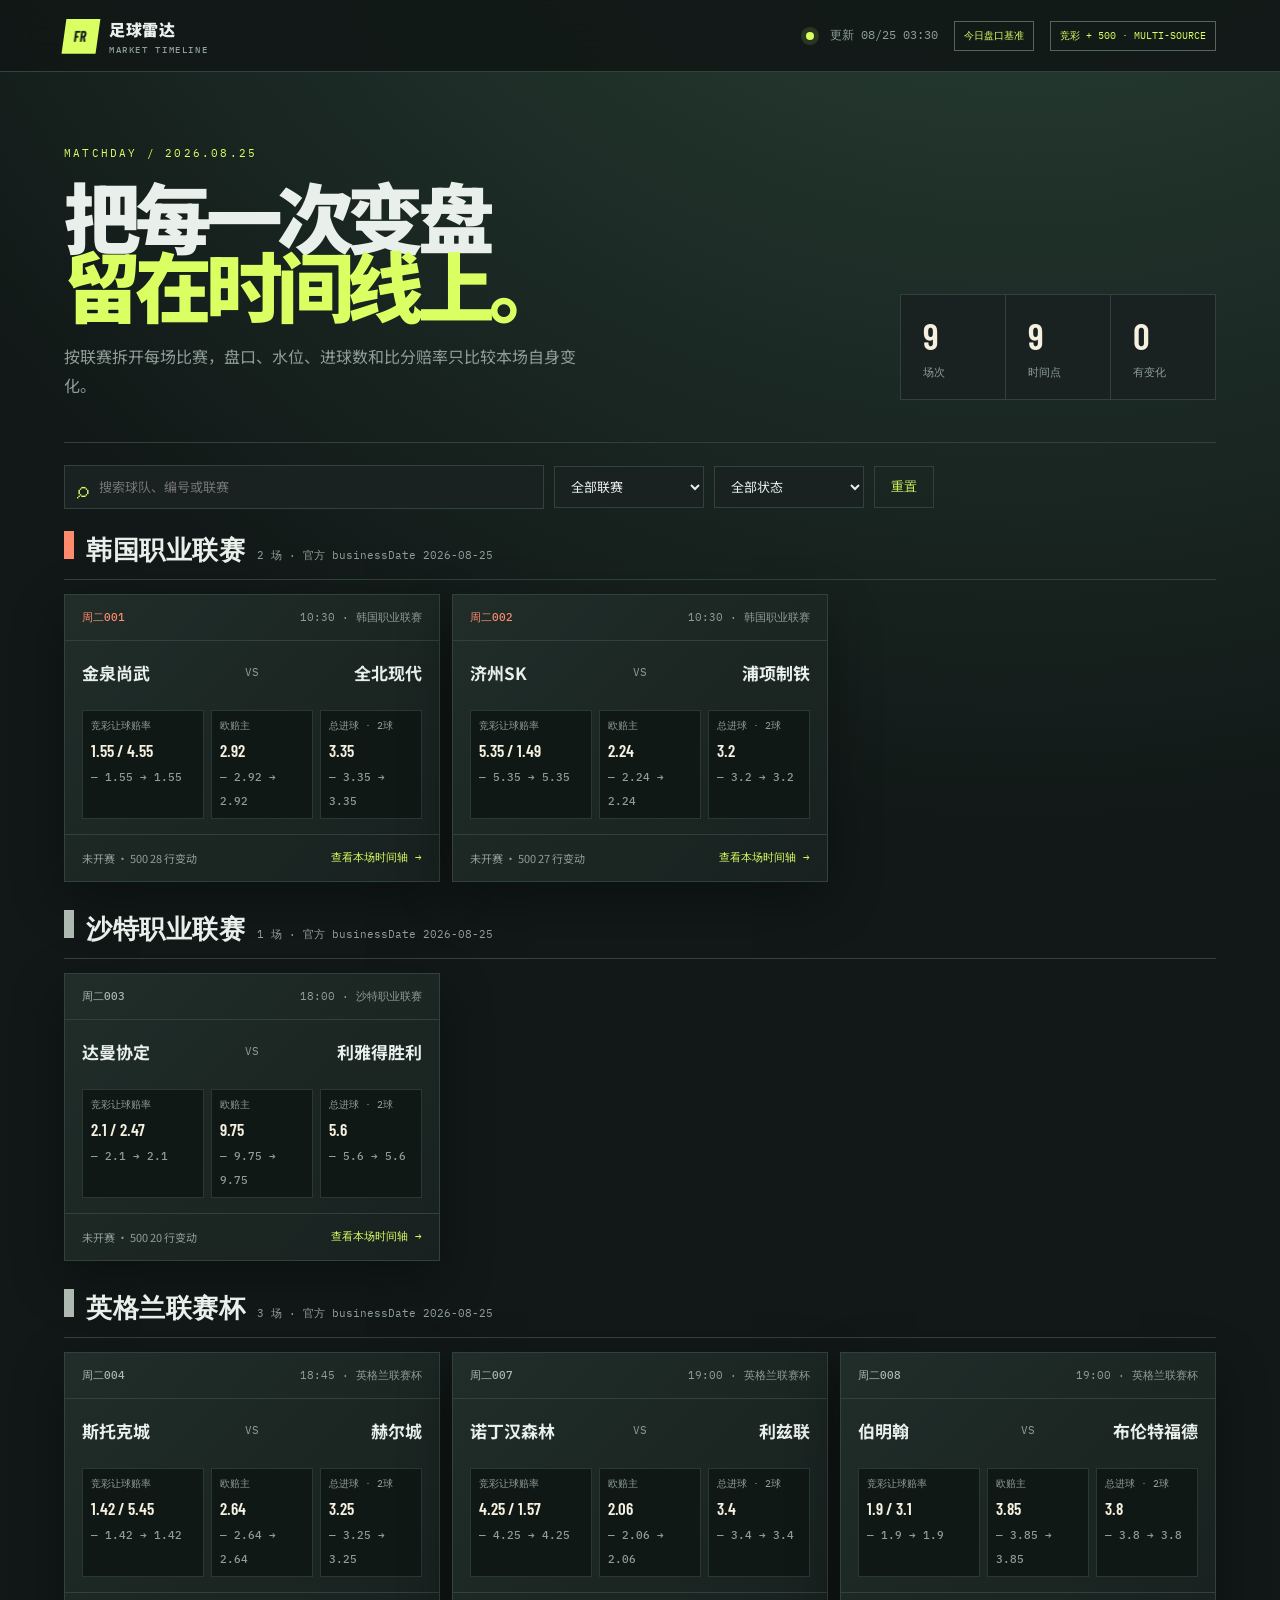
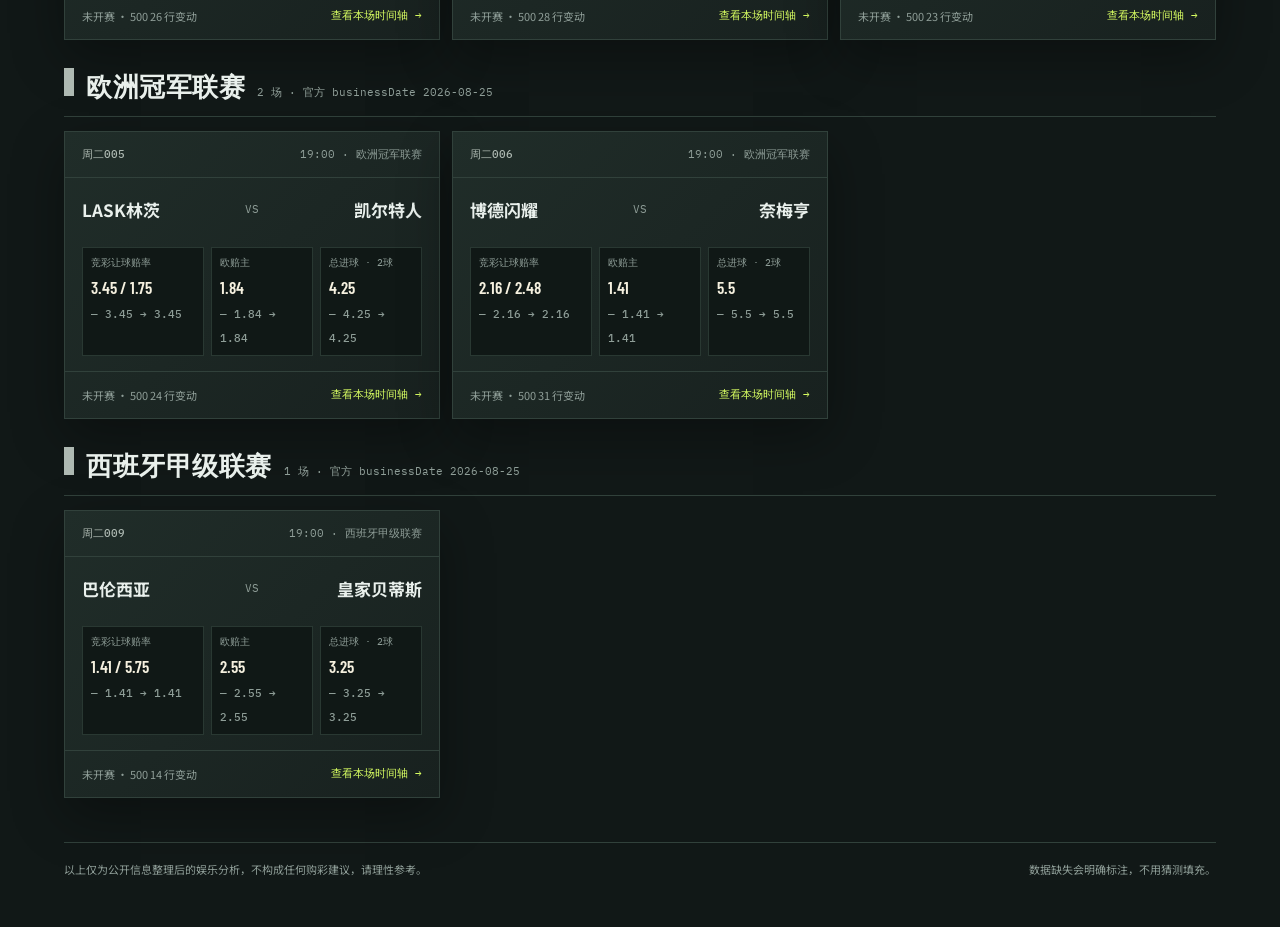
==== index.html @ a396fa32 "Publish 2026-08-25 nine-match market board" ====
<!doctype html>
<html lang="zh-CN">
<head>
  <meta charset="utf-8" />
  <meta name="viewport" content="width=device-width,initial-scale=1" />
  <title>足球雷达 · 盘口时间板</title>
  <link rel="stylesheet" href="styles.css" />
</head>
<body data-page="home">
  <header class="site-header">
    <a class="brand" href="index.html"><span class="brand-mark">FR</span><span>足球雷达<small>MARKET TIMELINE</small></span></a>
    <div class="header-meta"><span class="live-dot"></span><span id="last-updated">载入中</span><span class="source-pill">今日盘口基准</span><span class="source-pill">竞彩 + 500 · MULTI-SOURCE</span></div>
  </header>
  <main class="shell">
    <section class="hero">
      <div class="hero-copy"><p class="eyebrow">MATCHDAY / 2026.08.25</p><h1>把每一次变盘<br /><em>留在时间线上。</em></h1><p class="hero-note">按联赛拆开每场比赛，盘口、水位、进球数和比分赔率只比较本场自身变化。</p></div>
      <div class="hero-stats"><div><strong id="match-count">—</strong><span>场次</span></div><div><strong id="snapshot-count">—</strong><span>时间点</span></div><div><strong id="changed-count">—</strong><span>有变化</span></div></div>
    </section>
    <section class="toolbar" aria-label="比赛筛选"><label class="search"><span>⌕</span><input id="search" placeholder="搜索球队、编号或联赛" /></label><select id="league-filter"><option value="all">全部联赛</option></select><select id="status-filter"><option value="all">全部状态</option><option value="Selling">未开赛</option><option value="started">已开赛 / 完场</option></select><button id="reset" class="ghost-btn">重置</button></section>
    <section id="league-groups" class="league-groups"></section>
    <footer class="site-footer">以上仅为公开信息整理后的娱乐分析，不构成任何购彩建议，请理性参考。<span>数据缺失会明确标注，不用猜测填充。</span></footer>
  </main>
  <script type="module" src="app.js"></script>
</body>
</html>
---- styles.css ----
@import url('https://fonts.googleapis.com/css2?family=Barlow+Condensed:wght@500;600;700&family=IBM+Plex+Mono:wght@400;500&family=Noto+Sans+SC:wght@400;500;700;900&display=swap');
:root{--ink:#e9f0ec;--muted:#8f9e98;--bg:#111817;--panel:#192220;--panel2:#202d29;--line:#31413b;--lime:#d9ff62;--coral:#ff7869;--cyan:#76e4d3;--cream:#f5f0df;--shadow:0 18px 50px #0005;font-family:'Noto Sans SC',sans-serif;color:var(--ink);background:var(--bg)}*{box-sizing:border-box}body{margin:0;min-width:320px;background:radial-gradient(circle at 80% -20%,#304c3e 0,#111817 42%),var(--bg)}a{color:inherit;text-decoration:none}.site-header{height:72px;border-bottom:1px solid var(--line);display:flex;align-items:center;justify-content:space-between;padding:0 clamp(20px,5vw,72px);background:#111817e8;backdrop-filter:blur(16px);position:sticky;top:0;z-index:10}.brand{display:flex;align-items:center;gap:11px;font-weight:900;letter-spacing:.04em}.brand small{display:block;font:500 9px 'IBM Plex Mono';letter-spacing:.18em;color:var(--muted);margin-top:3px}.brand-mark{display:grid;place-items:center;width:34px;height:34px;background:var(--lime);color:#152019;font:700 14px 'Barlow Condensed';transform:skew(-8deg)}.header-meta{display:flex;gap:16px;align-items:center;color:var(--muted);font:12px 'IBM Plex Mono'}.live-dot{width:8px;height:8px;border-radius:50%;background:var(--lime);box-shadow:0 0 0 5px #d9ff6220}.source-pill{border:1px solid #53655d;padding:7px 9px;color:var(--lime);font-size:10px}.back-link{font:12px 'IBM Plex Mono';color:var(--lime)}.shell{max-width:1440px;margin:auto;padding:44px clamp(20px,5vw,72px) 50px}.hero{display:flex;justify-content:space-between;gap:40px;align-items:end;padding:30px 0 42px;border-bottom:1px solid var(--line)}.eyebrow{font:11px 'IBM Plex Mono';letter-spacing:.2em;color:var(--lime);margin:0 0 20px}.hero h1{font-size:clamp(42px,6vw,82px);line-height:.9;letter-spacing:-.08em;margin:0;font-weight:900}.hero h1 em{font-style:normal;color:var(--lime)}.hero-note{color:var(--muted);max-width:540px;line-height:1.8;margin:24px 0 0}.hero-stats{display:flex;gap:1px;background:var(--line);border:1px solid var(--line)}.hero-stats div{background:var(--panel);padding:18px 22px;min-width:104px}.hero-stats strong{display:block;color:var(--cream);font:600 37px 'Barlow Condensed'}.hero-stats span{font:11px 'IBM Plex Mono';color:var(--muted)}.toolbar{display:flex;gap:10px;align-items:center;padding:22px 0}.search{display:flex;align-items:center;gap:8px;background:var(--panel);border:1px solid var(--line);padding:0 12px;flex:1;max-width:480px}.search span{color:var(--lime);font-size:23px}.search input,.toolbar select{height:42px;background:transparent;border:0;color:var(--ink);outline:0;font:13px 'Noto Sans SC'}.toolbar select{border:1px solid var(--line);background:var(--panel);padding:0 12px;min-width:150px}.toolbar option{background:var(--panel);color:var(--ink)}.ghost-btn{height:42px;color:var(--lime);border:1px solid var(--line);background:transparent;padding:0 16px;cursor:pointer}.league-groups{display:grid;gap:28px}.league-head{display:flex;align-items:baseline;gap:12px;border-bottom:1px solid var(--line);padding-bottom:11px}.league-head h2{font:600 26px 'Barlow Condensed';margin:0;letter-spacing:.02em}.league-head span{font:11px 'IBM Plex Mono';color:var(--muted)}.league-bar{width:10px;height:28px;background:var(--accent,var(--lime));display:inline-block}.match-grid{display:grid;grid-template-columns:repeat(auto-fill,minmax(300px,1fr));gap:12px;margin-top:14px}.match-card{background:linear-gradient(135deg,#202d29,#18211f);border:1px solid var(--line);box-shadow:var(--shadow);min-height:260px;display:flex;flex-direction:column;transition:transform .2s,border-color .2s}.match-card:hover{transform:translateY(-3px);border-color:var(--accent,var(--lime))}.card-top,.card-body,.card-foot{padding:15px 17px}.card-top{display:flex;justify-content:space-between;border-bottom:1px solid var(--line);font:11px 'IBM Plex Mono';color:var(--muted)}.match-no{color:var(--accent,var(--lime));font-weight:500}.teams{padding:19px 17px 10px;display:grid;grid-template-columns:1fr auto 1fr;gap:8px;align-items:center}.team{font-size:17px;font-weight:700}.team.away{text-align:right}.vs{font:11px 'IBM Plex Mono';color:var(--muted)}.score{font:700 26px 'Barlow Condensed';color:var(--cream);text-align:center}.market-row{display:grid;grid-template-columns:1.2fr 1fr 1fr;gap:7px}.market-chip{background:#101816;border:1px solid #293832;padding:8px}.market-chip label{display:block;font:10px 'IBM Plex Mono';color:var(--muted);margin-bottom:5px}.market-chip strong{font:600 17px 'Barlow Condensed';color:var(--cream)}.trend{font:11px 'IBM Plex Mono';font-weight:500}.up{color:var(--coral)}.down{color:var(--cyan)}.flat{color:var(--muted)}.card-foot{border-top:1px solid var(--line);display:flex;justify-content:space-between;align-items:center;margin-top:auto;font-size:11px;color:var(--muted)}.detail-link{color:var(--lime);font:11px 'IBM Plex Mono'}.site-footer{border-top:1px solid var(--line);margin-top:44px;padding-top:18px;color:var(--muted);font-size:11px;display:flex;justify-content:space-between;gap:10px}.match-page{padding-top:34px}.detail-hero{display:flex;justify-content:space-between;align-items:end;border-bottom:1px solid var(--line);padding-bottom:28px}.detail-hero h1{font-size:clamp(34px,5vw,70px);letter-spacing:-.06em;margin:10px 0 0}.detail-hero h1 span{color:var(--lime)}.detail-kicker{font:11px 'IBM Plex Mono';color:var(--muted)}.detail-score{font:700 58px 'Barlow Condensed';color:var(--cream)}.detail-section{margin-top:28px}.section-label{font:11px 'IBM Plex Mono';color:var(--lime);letter-spacing:.14em;margin-bottom:10px}.timeline-wrap{overflow-x:auto;border:1px solid var(--line)}.timeline{width:100%;min-width:850px;border-collapse:collapse;font-size:12px}.timeline th{background:var(--panel2);font:11px 'IBM Plex Mono';color:var(--muted);text-align:left;padding:12px}.timeline td{border-top:1px solid var(--line);padding:12px;white-space:nowrap}.timeline td:first-child{font-family:'IBM Plex Mono';color:var(--muted)}.mini-card-grid{display:grid;grid-template-columns:repeat(auto-fit,minmax(230px,1fr));gap:12px}.mini-panel{background:var(--panel);border:1px solid var(--line);padding:16px}.mini-panel h3{font:600 19px 'Barlow Condensed';margin:0 0 12px}.odds-grid{display:grid;grid-template-columns:repeat(4,1fr);gap:5px}.odds-grid span{padding:7px;background:#101816;font:12px 'IBM Plex Mono';text-align:center}.odds-grid span:first-child{color:var(--muted);background:transparent}.empty{padding:35px;border:1px dashed var(--line);color:var(--muted);text-align:center}@media(max-width:760px){.header-meta .source-pill{display:none}.hero{display:block}.hero-stats{margin-top:28px}.hero-stats div{flex:1;min-width:0}.toolbar{flex-wrap:wrap}.search{max-width:none;flex-basis:100%}.toolbar select{flex:1;min-width:0}.site-footer{display:block}.site-footer span{display:block;margin-top:8px}.detail-hero{display:block}.detail-score{text-align:left;margin-top:16px}}
 .external-note{color:var(--muted);font-size:12px;line-height:1.7;margin:0 0 14px}.external-block{border:1px solid var(--line);background:var(--panel);margin:12px 0}.external-title{display:flex;justify-content:space-between;gap:10px;padding:13px 15px;border-bottom:1px solid var(--line);color:var(--cream);font:600 18px 'Barlow Condensed'}.external-title span{color:var(--muted);font:10px 'IBM Plex Mono';align-self:center}.external-table-wrap{overflow:auto}.external-table{width:100%;min-width:720px;border-collapse:collapse;font-size:11px}.external-table th{background:var(--panel2);color:var(--muted);font:10px 'IBM Plex Mono';text-align:left;padding:10px}.external-table td{border-top:1px solid var(--line);padding:9px 10px;white-space:nowrap}.external-table td:first-child{color:var(--lime);font-family:'IBM Plex Mono'}.external-empty{border:1px dashed var(--line);padding:16px;color:var(--muted);font:11px 'IBM Plex Mono';margin:12px 0}
 .movement-readout{border-top:2px solid var(--lime)}.readout-grid{display:grid;grid-template-columns:repeat(2,minmax(150px,220px));gap:1px;background:var(--line);border:1px solid var(--line)}.readout-grid>div{background:var(--panel);padding:15px}.readout-grid strong{display:block;color:var(--lime);font:600 28px 'Barlow Condensed'}.readout-grid span{color:var(--muted);font:10px 'IBM Plex Mono'}.readout-grid p{grid-column:1/-1;background:var(--panel);padding:14px;margin:0;color:var(--muted);font-size:12px;line-height:1.8}
 .external-table td:last-child{color:var(--muted);white-space:normal;min-width:260px;line-height:1.5}
.source-strip{display:flex;flex-wrap:wrap;gap:8px;margin:12px 0 16px}.source-strip a{display:inline-flex;align-items:center;padding:7px 10px;border:1px solid var(--line);border-radius:999px;color:var(--accent);background:var(--panel);font-size:12px}.source-strip a:hover{border-color:var(--accent);text-decoration:none}
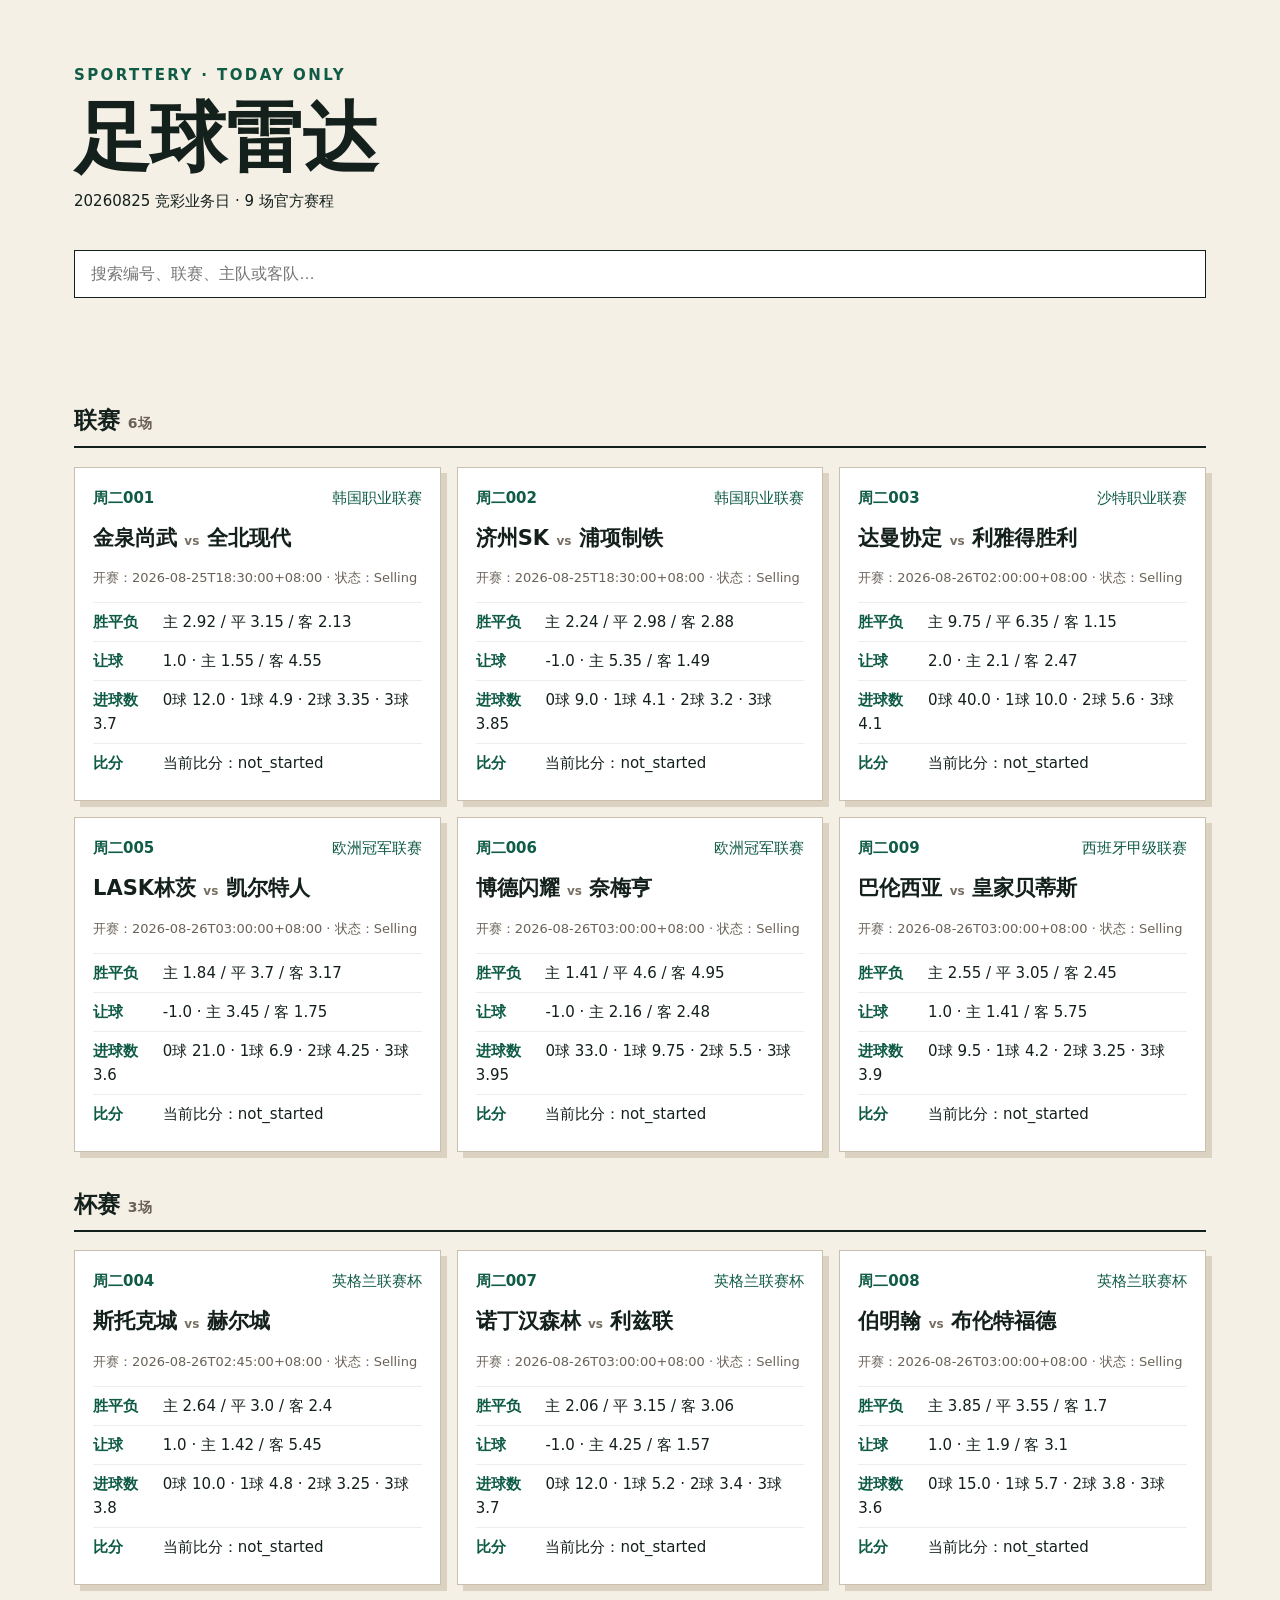
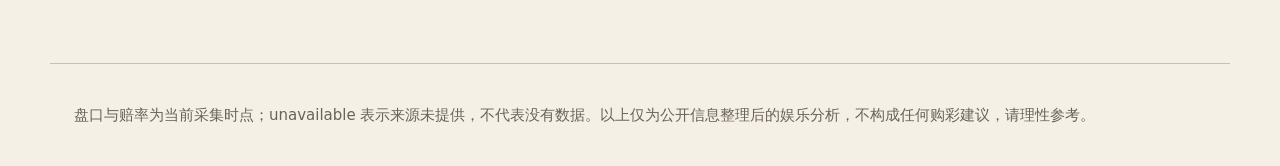
==== commit f323c9c5: "Publish 2026-08-25 nine-match dashboard" ====
--- a/index.html
+++ b/index.html
@@ -1,25 +1,4 @@
-<!doctype html>
-<html lang="zh-CN">
-<head>
-  <meta charset="utf-8" />
-  <meta name="viewport" content="width=device-width,initial-scale=1" />
-  <title>足球雷达 · 盘口时间板</title>
-  <link rel="stylesheet" href="styles.css" />
-</head>
-<body data-page="home">
-  <header class="site-header">
-    <a class="brand" href="index.html"><span class="brand-mark">FR</span><span>足球雷达<small>MARKET TIMELINE</small></span></a>
-    <div class="header-meta"><span class="live-dot"></span><span id="last-updated">载入中</span><span class="source-pill">今日盘口基准</span><span class="source-pill">竞彩 + 500 · MULTI-SOURCE</span></div>
-  </header>
-  <main class="shell">
-    <section class="hero">
-      <div class="hero-copy"><p class="eyebrow">MATCHDAY / 2026.08.25</p><h1>把每一次变盘<br /><em>留在时间线上。</em></h1><p class="hero-note">按联赛拆开每场比赛，盘口、水位、进球数和比分赔率只比较本场自身变化。</p></div>
-      <div class="hero-stats"><div><strong id="match-count">—</strong><span>场次</span></div><div><strong id="snapshot-count">—</strong><span>时间点</span></div><div><strong id="changed-count">—</strong><span>有变化</span></div></div>
-    </section>
-    <section class="toolbar" aria-label="比赛筛选"><label class="search"><span>⌕</span><input id="search" placeholder="搜索球队、编号或联赛" /></label><select id="league-filter"><option value="all">全部联赛</option></select><select id="status-filter"><option value="all">全部状态</option><option value="Selling">未开赛</option><option value="started">已开赛 / 完场</option></select><button id="reset" class="ghost-btn">重置</button></section>
-    <section id="league-groups" class="league-groups"></section>
-    <footer class="site-footer">以上仅为公开信息整理后的娱乐分析，不构成任何购彩建议，请理性参考。<span>数据缺失会明确标注，不用猜测填充。</span></footer>
-  </main>
-  <script type="module" src="app.js"></script>
-</body>
-</html>
+<!doctype html><html lang="zh-CN"><head><meta charset="utf-8"><meta name="viewport" content="width=device-width,initial-scale=1"><title>足球雷达 20260825</title>
+<style>:root{--ink:#14201c;--paper:#f5f0e6;--green:#0f5b46;--lime:#c8ef65;--line:#cabfae}*{box-sizing:border-box}body{margin:0;background:var(--paper);color:var(--ink);font:15px/1.6 system-ui,"Microsoft YaHei",sans-serif}header,main,footer{max-width:1180px;margin:auto;padding:24px}header{padding-top:48px}h1{font:800 clamp(40px,7vw,76px)/.95 Georgia,serif;margin:8px 0}.eyebrow{letter-spacing:.16em;color:var(--green);font-weight:800}.search{width:100%;padding:14px 16px;border:1px solid var(--ink);background:#fff;font-size:16px;margin:22px 0}section{margin:34px 0}h2{border-bottom:2px solid var(--ink);padding-bottom:8px}h2 em{font-size:14px;font-style:normal;color:#6a6258}.grid{display:grid;grid-template-columns:repeat(auto-fit,minmax(310px,1fr));gap:16px}.card{background:#fff;border:1px solid var(--line);padding:18px;box-shadow:6px 6px 0 #dcd2c2}.top{display:flex;justify-content:space-between;gap:10px;color:var(--green)}h3{margin:12px 0 4px;font-size:21px}h3 small{font-size:12px;color:#786f63}.meta{color:#6a6258;font-size:13px}.markets{padding:7px 0;border-top:1px solid #eee}.markets b{display:inline-block;width:65px;color:var(--green)}footer{border-top:1px solid var(--line);margin-top:20px;color:#6a6258}</style></head>
+<body><header><p class="eyebrow">SPORTTERY · TODAY ONLY</p><h1>足球雷达</h1><p>20260825 竞彩业务日 · 9 场官方赛程</p><input id="search" class="search" placeholder="搜索编号、联赛、主队或客队…" aria-label="搜索比赛"></header><main><section><h2>联赛 <em>6场</em></h2><div class="grid"><article class="card" data-search="周二001 韩国职业联赛 金泉尚武 全北现代"><div class="top"><strong>周二001</strong><span>韩国职业联赛</span></div><h3>金泉尚武 <small>vs</small> 全北现代</h3><p class="meta">开赛：2026-08-25T18:30:00+08:00 · 状态：Selling</p><div class="markets"><b>胜平负</b> 主 2.92 / 平 3.15 / 客 2.13</div><div class="markets"><b>让球</b> 1.0 · 主 1.55 / 客 4.55</div><div class="markets"><b>进球数</b> 0球 12.0 · 1球 4.9 · 2球 3.35 · 3球 3.7</div><div class="markets"><b>比分</b> 当前比分：not_started</div></article><article class="card" data-search="周二002 韩国职业联赛 济州sk 浦项制铁"><div class="top"><strong>周二002</strong><span>韩国职业联赛</span></div><h3>济州SK <small>vs</small> 浦项制铁</h3><p class="meta">开赛：2026-08-25T18:30:00+08:00 · 状态：Selling</p><div class="markets"><b>胜平负</b> 主 2.24 / 平 2.98 / 客 2.88</div><div class="markets"><b>让球</b> -1.0 · 主 5.35 / 客 1.49</div><div class="markets"><b>进球数</b> 0球 9.0 · 1球 4.1 · 2球 3.2 · 3球 3.85</div><div class="markets"><b>比分</b> 当前比分：not_started</div></article><article class="card" data-search="周二003 沙特职业联赛 达曼协定 利雅得胜利"><div class="top"><strong>周二003</strong><span>沙特职业联赛</span></div><h3>达曼协定 <small>vs</small> 利雅得胜利</h3><p class="meta">开赛：2026-08-26T02:00:00+08:00 · 状态：Selling</p><div class="markets"><b>胜平负</b> 主 9.75 / 平 6.35 / 客 1.15</div><div class="markets"><b>让球</b> 2.0 · 主 2.1 / 客 2.47</div><div class="markets"><b>进球数</b> 0球 40.0 · 1球 10.0 · 2球 5.6 · 3球 4.1</div><div class="markets"><b>比分</b> 当前比分：not_started</div></article><article class="card" data-search="周二005 欧洲冠军联赛 lask林茨 凯尔特人"><div class="top"><strong>周二005</strong><span>欧洲冠军联赛</span></div><h3>LASK林茨 <small>vs</small> 凯尔特人</h3><p class="meta">开赛：2026-08-26T03:00:00+08:00 · 状态：Selling</p><div class="markets"><b>胜平负</b> 主 1.84 / 平 3.7 / 客 3.17</div><div class="markets"><b>让球</b> -1.0 · 主 3.45 / 客 1.75</div><div class="markets"><b>进球数</b> 0球 21.0 · 1球 6.9 · 2球 4.25 · 3球 3.6</div><div class="markets"><b>比分</b> 当前比分：not_started</div></article><article class="card" data-search="周二006 欧洲冠军联赛 博德闪耀 奈梅亨"><div class="top"><strong>周二006</strong><span>欧洲冠军联赛</span></div><h3>博德闪耀 <small>vs</small> 奈梅亨</h3><p class="meta">开赛：2026-08-26T03:00:00+08:00 · 状态：Selling</p><div class="markets"><b>胜平负</b> 主 1.41 / 平 4.6 / 客 4.95</div><div class="markets"><b>让球</b> -1.0 · 主 2.16 / 客 2.48</div><div class="markets"><b>进球数</b> 0球 33.0 · 1球 9.75 · 2球 5.5 · 3球 3.95</div><div class="markets"><b>比分</b> 当前比分：not_started</div></article><article class="card" data-search="周二009 西班牙甲级联赛 巴伦西亚 皇家贝蒂斯"><div class="top"><strong>周二009</strong><span>西班牙甲级联赛</span></div><h3>巴伦西亚 <small>vs</small> 皇家贝蒂斯</h3><p class="meta">开赛：2026-08-26T03:00:00+08:00 · 状态：Selling</p><div class="markets"><b>胜平负</b> 主 2.55 / 平 3.05 / 客 2.45</div><div class="markets"><b>让球</b> 1.0 · 主 1.41 / 客 5.75</div><div class="markets"><b>进球数</b> 0球 9.5 · 1球 4.2 · 2球 3.25 · 3球 3.9</div><div class="markets"><b>比分</b> 当前比分：not_started</div></article></div></section><section><h2>杯赛 <em>3场</em></h2><div class="grid"><article class="card" data-search="周二004 英格兰联赛杯 斯托克城 赫尔城"><div class="top"><strong>周二004</strong><span>英格兰联赛杯</span></div><h3>斯托克城 <small>vs</small> 赫尔城</h3><p class="meta">开赛：2026-08-26T02:45:00+08:00 · 状态：Selling</p><div class="markets"><b>胜平负</b> 主 2.64 / 平 3.0 / 客 2.4</div><div class="markets"><b>让球</b> 1.0 · 主 1.42 / 客 5.45</div><div class="markets"><b>进球数</b> 0球 10.0 · 1球 4.8 · 2球 3.25 · 3球 3.8</div><div class="markets"><b>比分</b> 当前比分：not_started</div></article><article class="card" data-search="周二007 英格兰联赛杯 诺丁汉森林 利兹联"><div class="top"><strong>周二007</strong><span>英格兰联赛杯</span></div><h3>诺丁汉森林 <small>vs</small> 利兹联</h3><p class="meta">开赛：2026-08-26T03:00:00+08:00 · 状态：Selling</p><div class="markets"><b>胜平负</b> 主 2.06 / 平 3.15 / 客 3.06</div><div class="markets"><b>让球</b> -1.0 · 主 4.25 / 客 1.57</div><div class="markets"><b>进球数</b> 0球 12.0 · 1球 5.2 · 2球 3.4 · 3球 3.7</div><div class="markets"><b>比分</b> 当前比分：not_started</div></article><article class="card" data-search="周二008 英格兰联赛杯 伯明翰 布伦特福德"><div class="top"><strong>周二008</strong><span>英格兰联赛杯</span></div><h3>伯明翰 <small>vs</small> 布伦特福德</h3><p class="meta">开赛：2026-08-26T03:00:00+08:00 · 状态：Selling</p><div class="markets"><b>胜平负</b> 主 3.85 / 平 3.55 / 客 1.7</div><div class="markets"><b>让球</b> 1.0 · 主 1.9 / 客 3.1</div><div class="markets"><b>进球数</b> 0球 15.0 · 1球 5.7 · 2球 3.8 · 3球 3.6</div><div class="markets"><b>比分</b> 当前比分：not_started</div></article></div></section></main><footer><p>盘口与赔率为当前采集时点；unavailable 表示来源未提供，不代表没有数据。以上仅为公开信息整理后的娱乐分析，不构成任何购彩建议，请理性参考。</p></footer>
+<script>const input=document.querySelector('#search');input.addEventListener('input',()=>{const q=input.value.trim().toLowerCase();document.querySelectorAll('.card').forEach(c=>c.hidden=q&&!c.dataset.search.includes(q));document.querySelectorAll('section').forEach(s=>s.hidden=!s.querySelector('.card:not([hidden])'));});</script></body></html>
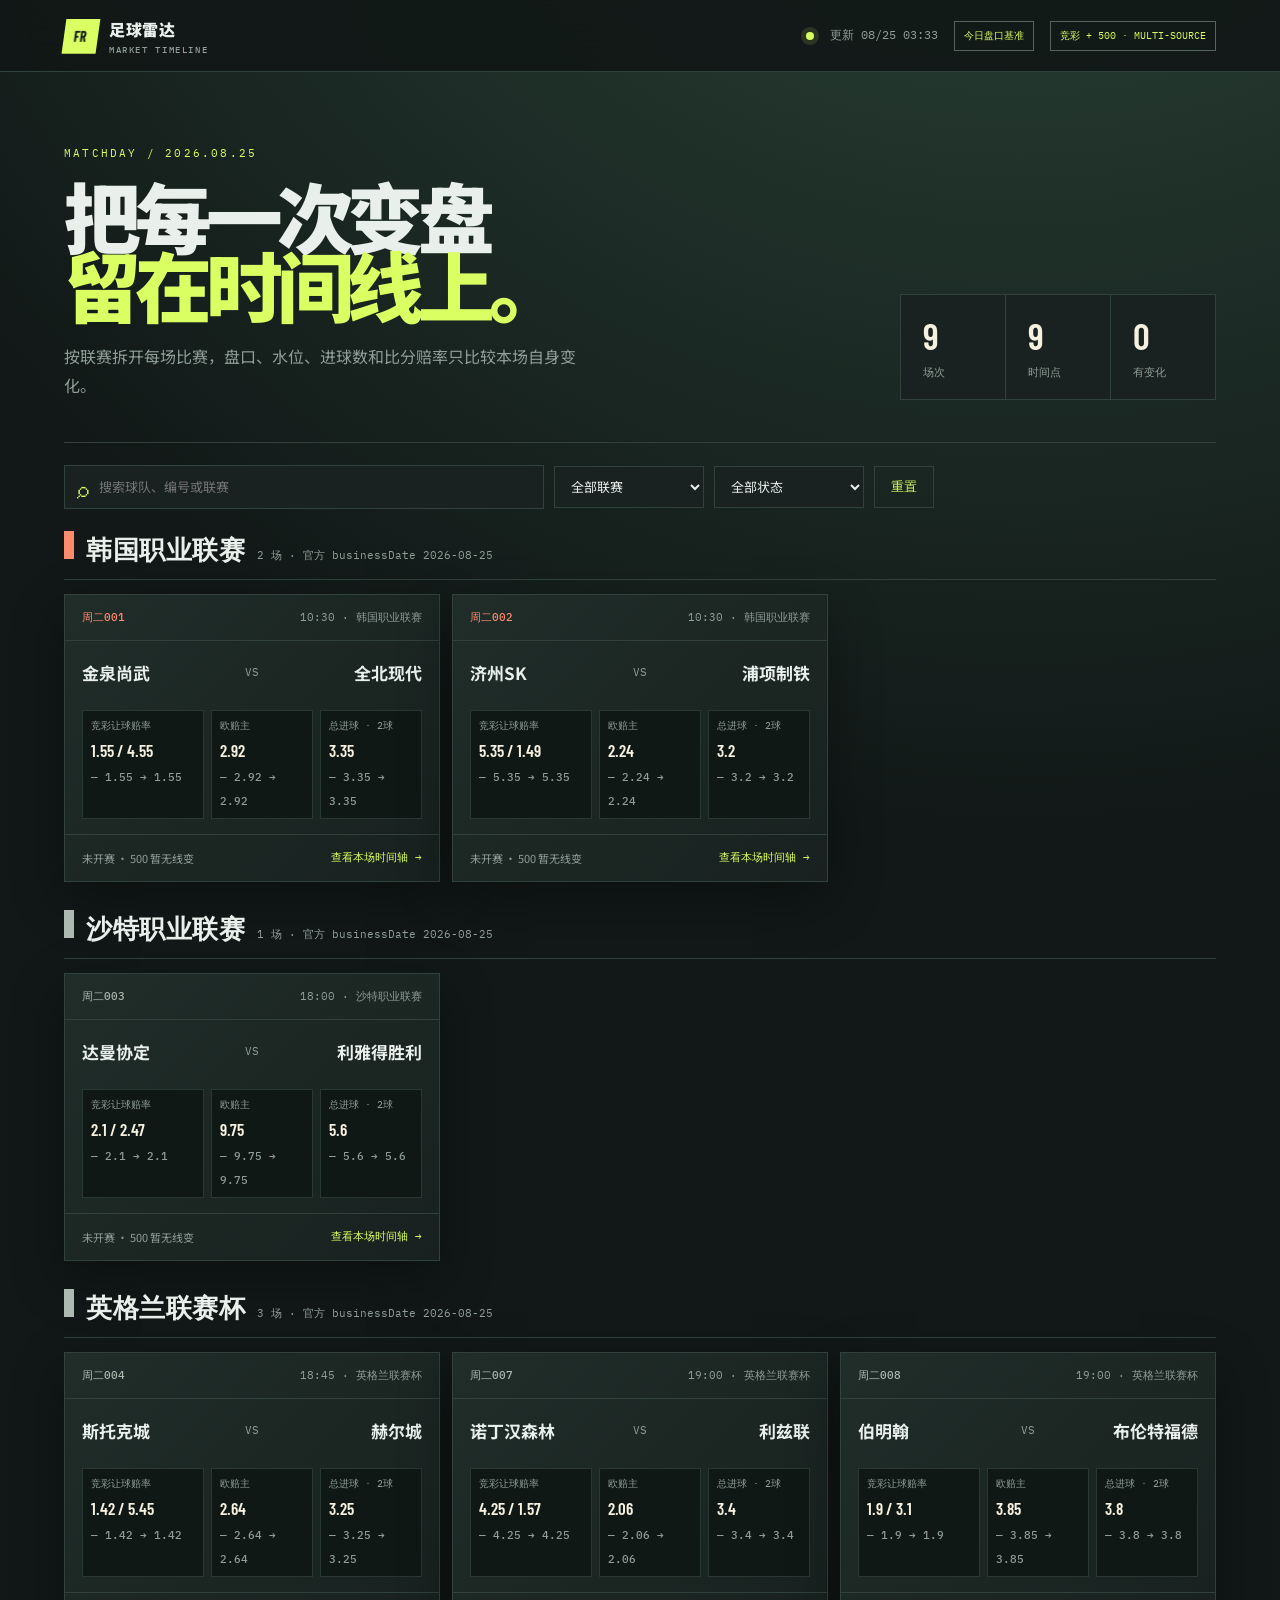
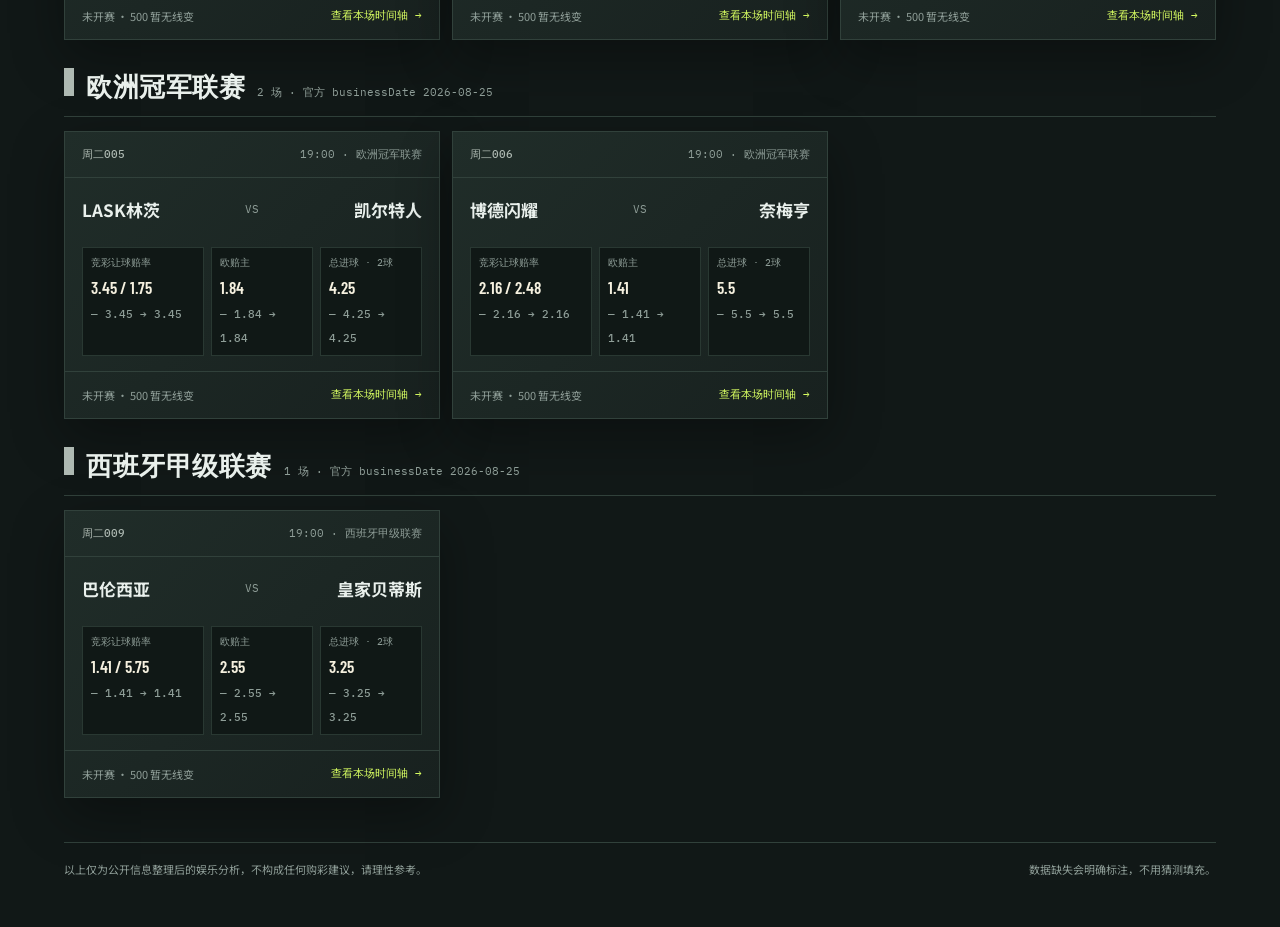
==== commit f5c91488: "Restore dark dashboard as canonical layout" ====
--- a/index.html
+++ b/index.html
@@ -1,4 +1,25 @@
-<!doctype html><html lang="zh-CN"><head><meta charset="utf-8"><meta name="viewport" content="width=device-width,initial-scale=1"><title>足球雷达 20260825</title>
-<style>:root{--ink:#14201c;--paper:#f5f0e6;--green:#0f5b46;--lime:#c8ef65;--line:#cabfae}*{box-sizing:border-box}body{margin:0;background:var(--paper);color:var(--ink);font:15px/1.6 system-ui,"Microsoft YaHei",sans-serif}header,main,footer{max-width:1180px;margin:auto;padding:24px}header{padding-top:48px}h1{font:800 clamp(40px,7vw,76px)/.95 Georgia,serif;margin:8px 0}.eyebrow{letter-spacing:.16em;color:var(--green);font-weight:800}.search{width:100%;padding:14px 16px;border:1px solid var(--ink);background:#fff;font-size:16px;margin:22px 0}section{margin:34px 0}h2{border-bottom:2px solid var(--ink);padding-bottom:8px}h2 em{font-size:14px;font-style:normal;color:#6a6258}.grid{display:grid;grid-template-columns:repeat(auto-fit,minmax(310px,1fr));gap:16px}.card{background:#fff;border:1px solid var(--line);padding:18px;box-shadow:6px 6px 0 #dcd2c2}.top{display:flex;justify-content:space-between;gap:10px;color:var(--green)}h3{margin:12px 0 4px;font-size:21px}h3 small{font-size:12px;color:#786f63}.meta{color:#6a6258;font-size:13px}.markets{padding:7px 0;border-top:1px solid #eee}.markets b{display:inline-block;width:65px;color:var(--green)}footer{border-top:1px solid var(--line);margin-top:20px;color:#6a6258}</style></head>
-<body><header><p class="eyebrow">SPORTTERY · TODAY ONLY</p><h1>足球雷达</h1><p>20260825 竞彩业务日 · 9 场官方赛程</p><input id="search" class="search" placeholder="搜索编号、联赛、主队或客队…" aria-label="搜索比赛"></header><main><section><h2>联赛 <em>6场</em></h2><div class="grid"><article class="card" data-search="周二001 韩国职业联赛 金泉尚武 全北现代"><div class="top"><strong>周二001</strong><span>韩国职业联赛</span></div><h3>金泉尚武 <small>vs</small> 全北现代</h3><p class="meta">开赛：2026-08-25T18:30:00+08:00 · 状态：Selling</p><div class="markets"><b>胜平负</b> 主 2.92 / 平 3.15 / 客 2.13</div><div class="markets"><b>让球</b> 1.0 · 主 1.55 / 客 4.55</div><div class="markets"><b>进球数</b> 0球 12.0 · 1球 4.9 · 2球 3.35 · 3球 3.7</div><div class="markets"><b>比分</b> 当前比分：not_started</div></article><article class="card" data-search="周二002 韩国职业联赛 济州sk 浦项制铁"><div class="top"><strong>周二002</strong><span>韩国职业联赛</span></div><h3>济州SK <small>vs</small> 浦项制铁</h3><p class="meta">开赛：2026-08-25T18:30:00+08:00 · 状态：Selling</p><div class="markets"><b>胜平负</b> 主 2.24 / 平 2.98 / 客 2.88</div><div class="markets"><b>让球</b> -1.0 · 主 5.35 / 客 1.49</div><div class="markets"><b>进球数</b> 0球 9.0 · 1球 4.1 · 2球 3.2 · 3球 3.85</div><div class="markets"><b>比分</b> 当前比分：not_started</div></article><article class="card" data-search="周二003 沙特职业联赛 达曼协定 利雅得胜利"><div class="top"><strong>周二003</strong><span>沙特职业联赛</span></div><h3>达曼协定 <small>vs</small> 利雅得胜利</h3><p class="meta">开赛：2026-08-26T02:00:00+08:00 · 状态：Selling</p><div class="markets"><b>胜平负</b> 主 9.75 / 平 6.35 / 客 1.15</div><div class="markets"><b>让球</b> 2.0 · 主 2.1 / 客 2.47</div><div class="markets"><b>进球数</b> 0球 40.0 · 1球 10.0 · 2球 5.6 · 3球 4.1</div><div class="markets"><b>比分</b> 当前比分：not_started</div></article><article class="card" data-search="周二005 欧洲冠军联赛 lask林茨 凯尔特人"><div class="top"><strong>周二005</strong><span>欧洲冠军联赛</span></div><h3>LASK林茨 <small>vs</small> 凯尔特人</h3><p class="meta">开赛：2026-08-26T03:00:00+08:00 · 状态：Selling</p><div class="markets"><b>胜平负</b> 主 1.84 / 平 3.7 / 客 3.17</div><div class="markets"><b>让球</b> -1.0 · 主 3.45 / 客 1.75</div><div class="markets"><b>进球数</b> 0球 21.0 · 1球 6.9 · 2球 4.25 · 3球 3.6</div><div class="markets"><b>比分</b> 当前比分：not_started</div></article><article class="card" data-search="周二006 欧洲冠军联赛 博德闪耀 奈梅亨"><div class="top"><strong>周二006</strong><span>欧洲冠军联赛</span></div><h3>博德闪耀 <small>vs</small> 奈梅亨</h3><p class="meta">开赛：2026-08-26T03:00:00+08:00 · 状态：Selling</p><div class="markets"><b>胜平负</b> 主 1.41 / 平 4.6 / 客 4.95</div><div class="markets"><b>让球</b> -1.0 · 主 2.16 / 客 2.48</div><div class="markets"><b>进球数</b> 0球 33.0 · 1球 9.75 · 2球 5.5 · 3球 3.95</div><div class="markets"><b>比分</b> 当前比分：not_started</div></article><article class="card" data-search="周二009 西班牙甲级联赛 巴伦西亚 皇家贝蒂斯"><div class="top"><strong>周二009</strong><span>西班牙甲级联赛</span></div><h3>巴伦西亚 <small>vs</small> 皇家贝蒂斯</h3><p class="meta">开赛：2026-08-26T03:00:00+08:00 · 状态：Selling</p><div class="markets"><b>胜平负</b> 主 2.55 / 平 3.05 / 客 2.45</div><div class="markets"><b>让球</b> 1.0 · 主 1.41 / 客 5.75</div><div class="markets"><b>进球数</b> 0球 9.5 · 1球 4.2 · 2球 3.25 · 3球 3.9</div><div class="markets"><b>比分</b> 当前比分：not_started</div></article></div></section><section><h2>杯赛 <em>3场</em></h2><div class="grid"><article class="card" data-search="周二004 英格兰联赛杯 斯托克城 赫尔城"><div class="top"><strong>周二004</strong><span>英格兰联赛杯</span></div><h3>斯托克城 <small>vs</small> 赫尔城</h3><p class="meta">开赛：2026-08-26T02:45:00+08:00 · 状态：Selling</p><div class="markets"><b>胜平负</b> 主 2.64 / 平 3.0 / 客 2.4</div><div class="markets"><b>让球</b> 1.0 · 主 1.42 / 客 5.45</div><div class="markets"><b>进球数</b> 0球 10.0 · 1球 4.8 · 2球 3.25 · 3球 3.8</div><div class="markets"><b>比分</b> 当前比分：not_started</div></article><article class="card" data-search="周二007 英格兰联赛杯 诺丁汉森林 利兹联"><div class="top"><strong>周二007</strong><span>英格兰联赛杯</span></div><h3>诺丁汉森林 <small>vs</small> 利兹联</h3><p class="meta">开赛：2026-08-26T03:00:00+08:00 · 状态：Selling</p><div class="markets"><b>胜平负</b> 主 2.06 / 平 3.15 / 客 3.06</div><div class="markets"><b>让球</b> -1.0 · 主 4.25 / 客 1.57</div><div class="markets"><b>进球数</b> 0球 12.0 · 1球 5.2 · 2球 3.4 · 3球 3.7</div><div class="markets"><b>比分</b> 当前比分：not_started</div></article><article class="card" data-search="周二008 英格兰联赛杯 伯明翰 布伦特福德"><div class="top"><strong>周二008</strong><span>英格兰联赛杯</span></div><h3>伯明翰 <small>vs</small> 布伦特福德</h3><p class="meta">开赛：2026-08-26T03:00:00+08:00 · 状态：Selling</p><div class="markets"><b>胜平负</b> 主 3.85 / 平 3.55 / 客 1.7</div><div class="markets"><b>让球</b> 1.0 · 主 1.9 / 客 3.1</div><div class="markets"><b>进球数</b> 0球 15.0 · 1球 5.7 · 2球 3.8 · 3球 3.6</div><div class="markets"><b>比分</b> 当前比分：not_started</div></article></div></section></main><footer><p>盘口与赔率为当前采集时点；unavailable 表示来源未提供，不代表没有数据。以上仅为公开信息整理后的娱乐分析，不构成任何购彩建议，请理性参考。</p></footer>
-<script>const input=document.querySelector('#search');input.addEventListener('input',()=>{const q=input.value.trim().toLowerCase();document.querySelectorAll('.card').forEach(c=>c.hidden=q&&!c.dataset.search.includes(q));document.querySelectorAll('section').forEach(s=>s.hidden=!s.querySelector('.card:not([hidden])'));});</script></body></html>+<!doctype html>
+<html lang="zh-CN">
+<head>
+  <meta charset="utf-8" />
+  <meta name="viewport" content="width=device-width,initial-scale=1" />
+  <title>足球雷达 · 盘口时间板</title>
+  <link rel="stylesheet" href="styles.css" />
+</head>
+<body data-page="home">
+  <header class="site-header">
+    <a class="brand" href="index.html"><span class="brand-mark">FR</span><span>足球雷达<small>MARKET TIMELINE</small></span></a>
+    <div class="header-meta"><span class="live-dot"></span><span id="last-updated">载入中</span><span class="source-pill">今日盘口基准</span><span class="source-pill">竞彩 + 500 · MULTI-SOURCE</span></div>
+  </header>
+  <main class="shell">
+    <section class="hero">
+      <div class="hero-copy"><p class="eyebrow">MATCHDAY / 2026.08.25</p><h1>把每一次变盘<br /><em>留在时间线上。</em></h1><p class="hero-note">按联赛拆开每场比赛，盘口、水位、进球数和比分赔率只比较本场自身变化。</p></div>
+      <div class="hero-stats"><div><strong id="match-count">—</strong><span>场次</span></div><div><strong id="snapshot-count">—</strong><span>时间点</span></div><div><strong id="changed-count">—</strong><span>有变化</span></div></div>
+    </section>
+    <section class="toolbar" aria-label="比赛筛选"><label class="search"><span>⌕</span><input id="search" placeholder="搜索球队、编号或联赛" /></label><select id="league-filter"><option value="all">全部联赛</option></select><select id="status-filter"><option value="all">全部状态</option><option value="Selling">未开赛</option><option value="started">已开赛 / 完场</option></select><button id="reset" class="ghost-btn">重置</button></section>
+    <section id="league-groups" class="league-groups"></section>
+    <footer class="site-footer">以上仅为公开信息整理后的娱乐分析，不构成任何购彩建议，请理性参考。<span>数据缺失会明确标注，不用猜测填充。</span></footer>
+  </main>
+  <script type="module" src="app.js"></script>
+</body>
+</html>
--- a/styles.css
+++ b/styles.css
@@ -0,0 +1,6 @@
+@import url('https://fonts.googleapis.com/css2?family=Barlow+Condensed:wght@500;600;700&family=IBM+Plex+Mono:wght@400;500&family=Noto+Sans+SC:wght@400;500;700;900&display=swap');
+:root{--ink:#e9f0ec;--muted:#8f9e98;--bg:#111817;--panel:#192220;--panel2:#202d29;--line:#31413b;--lime:#d9ff62;--coral:#ff7869;--cyan:#76e4d3;--cream:#f5f0df;--shadow:0 18px 50px #0005;font-family:'Noto Sans SC',sans-serif;color:var(--ink);background:var(--bg)}*{box-sizing:border-box}body{margin:0;min-width:320px;background:radial-gradient(circle at 80% -20%,#304c3e 0,#111817 42%),var(--bg)}a{color:inherit;text-decoration:none}.site-header{height:72px;border-bottom:1px solid var(--line);display:flex;align-items:center;justify-content:space-between;padding:0 clamp(20px,5vw,72px);background:#111817e8;backdrop-filter:blur(16px);position:sticky;top:0;z-index:10}.brand{display:flex;align-items:center;gap:11px;font-weight:900;letter-spacing:.04em}.brand small{display:block;font:500 9px 'IBM Plex Mono';letter-spacing:.18em;color:var(--muted);margin-top:3px}.brand-mark{display:grid;place-items:center;width:34px;height:34px;background:var(--lime);color:#152019;font:700 14px 'Barlow Condensed';transform:skew(-8deg)}.header-meta{display:flex;gap:16px;align-items:center;color:var(--muted);font:12px 'IBM Plex Mono'}.live-dot{width:8px;height:8px;border-radius:50%;background:var(--lime);box-shadow:0 0 0 5px #d9ff6220}.source-pill{border:1px solid #53655d;padding:7px 9px;color:var(--lime);font-size:10px}.back-link{font:12px 'IBM Plex Mono';color:var(--lime)}.shell{max-width:1440px;margin:auto;padding:44px clamp(20px,5vw,72px) 50px}.hero{display:flex;justify-content:space-between;gap:40px;align-items:end;padding:30px 0 42px;border-bottom:1px solid var(--line)}.eyebrow{font:11px 'IBM Plex Mono';letter-spacing:.2em;color:var(--lime);margin:0 0 20px}.hero h1{font-size:clamp(42px,6vw,82px);line-height:.9;letter-spacing:-.08em;margin:0;font-weight:900}.hero h1 em{font-style:normal;color:var(--lime)}.hero-note{color:var(--muted);max-width:540px;line-height:1.8;margin:24px 0 0}.hero-stats{display:flex;gap:1px;background:var(--line);border:1px solid var(--line)}.hero-stats div{background:var(--panel);padding:18px 22px;min-width:104px}.hero-stats strong{display:block;color:var(--cream);font:600 37px 'Barlow Condensed'}.hero-stats span{font:11px 'IBM Plex Mono';color:var(--muted)}.toolbar{display:flex;gap:10px;align-items:center;padding:22px 0}.search{display:flex;align-items:center;gap:8px;background:var(--panel);border:1px solid var(--line);padding:0 12px;flex:1;max-width:480px}.search span{color:var(--lime);font-size:23px}.search input,.toolbar select{height:42px;background:transparent;border:0;color:var(--ink);outline:0;font:13px 'Noto Sans SC'}.toolbar select{border:1px solid var(--line);background:var(--panel);padding:0 12px;min-width:150px}.toolbar option{background:var(--panel);color:var(--ink)}.ghost-btn{height:42px;color:var(--lime);border:1px solid var(--line);background:transparent;padding:0 16px;cursor:pointer}.league-groups{display:grid;gap:28px}.league-head{display:flex;align-items:baseline;gap:12px;border-bottom:1px solid var(--line);padding-bottom:11px}.league-head h2{font:600 26px 'Barlow Condensed';margin:0;letter-spacing:.02em}.league-head span{font:11px 'IBM Plex Mono';color:var(--muted)}.league-bar{width:10px;height:28px;background:var(--accent,var(--lime));display:inline-block}.match-grid{display:grid;grid-template-columns:repeat(auto-fill,minmax(300px,1fr));gap:12px;margin-top:14px}.match-card{background:linear-gradient(135deg,#202d29,#18211f);border:1px solid var(--line);box-shadow:var(--shadow);min-height:260px;display:flex;flex-direction:column;transition:transform .2s,border-color .2s}.match-card:hover{transform:translateY(-3px);border-color:var(--accent,var(--lime))}.card-top,.card-body,.card-foot{padding:15px 17px}.card-top{display:flex;justify-content:space-between;border-bottom:1px solid var(--line);font:11px 'IBM Plex Mono';color:var(--muted)}.match-no{color:var(--accent,var(--lime));font-weight:500}.teams{padding:19px 17px 10px;display:grid;grid-template-columns:1fr auto 1fr;gap:8px;align-items:center}.team{font-size:17px;font-weight:700}.team.away{text-align:right}.vs{font:11px 'IBM Plex Mono';color:var(--muted)}.score{font:700 26px 'Barlow Condensed';color:var(--cream);text-align:center}.market-row{display:grid;grid-template-columns:1.2fr 1fr 1fr;gap:7px}.market-chip{background:#101816;border:1px solid #293832;padding:8px}.market-chip label{display:block;font:10px 'IBM Plex Mono';color:var(--muted);margin-bottom:5px}.market-chip strong{font:600 17px 'Barlow Condensed';color:var(--cream)}.trend{font:11px 'IBM Plex Mono';font-weight:500}.up{color:var(--coral)}.down{color:var(--cyan)}.flat{color:var(--muted)}.card-foot{border-top:1px solid var(--line);display:flex;justify-content:space-between;align-items:center;margin-top:auto;font-size:11px;color:var(--muted)}.detail-link{color:var(--lime);font:11px 'IBM Plex Mono'}.site-footer{border-top:1px solid var(--line);margin-top:44px;padding-top:18px;color:var(--muted);font-size:11px;display:flex;justify-content:space-between;gap:10px}.match-page{padding-top:34px}.detail-hero{display:flex;justify-content:space-between;align-items:end;border-bottom:1px solid var(--line);padding-bottom:28px}.detail-hero h1{font-size:clamp(34px,5vw,70px);letter-spacing:-.06em;margin:10px 0 0}.detail-hero h1 span{color:var(--lime)}.detail-kicker{font:11px 'IBM Plex Mono';color:var(--muted)}.detail-score{font:700 58px 'Barlow Condensed';color:var(--cream)}.detail-section{margin-top:28px}.section-label{font:11px 'IBM Plex Mono';color:var(--lime);letter-spacing:.14em;margin-bottom:10px}.timeline-wrap{overflow-x:auto;border:1px solid var(--line)}.timeline{width:100%;min-width:850px;border-collapse:collapse;font-size:12px}.timeline th{background:var(--panel2);font:11px 'IBM Plex Mono';color:var(--muted);text-align:left;padding:12px}.timeline td{border-top:1px solid var(--line);padding:12px;white-space:nowrap}.timeline td:first-child{font-family:'IBM Plex Mono';color:var(--muted)}.mini-card-grid{display:grid;grid-template-columns:repeat(auto-fit,minmax(230px,1fr));gap:12px}.mini-panel{background:var(--panel);border:1px solid var(--line);padding:16px}.mini-panel h3{font:600 19px 'Barlow Condensed';margin:0 0 12px}.odds-grid{display:grid;grid-template-columns:repeat(4,1fr);gap:5px}.odds-grid span{padding:7px;background:#101816;font:12px 'IBM Plex Mono';text-align:center}.odds-grid span:first-child{color:var(--muted);background:transparent}.empty{padding:35px;border:1px dashed var(--line);color:var(--muted);text-align:center}@media(max-width:760px){.header-meta .source-pill{display:none}.hero{display:block}.hero-stats{margin-top:28px}.hero-stats div{flex:1;min-width:0}.toolbar{flex-wrap:wrap}.search{max-width:none;flex-basis:100%}.toolbar select{flex:1;min-width:0}.site-footer{display:block}.site-footer span{display:block;margin-top:8px}.detail-hero{display:block}.detail-score{text-align:left;margin-top:16px}}
+ .external-note{color:var(--muted);font-size:12px;line-height:1.7;margin:0 0 14px}.external-block{border:1px solid var(--line);background:var(--panel);margin:12px 0}.external-title{display:flex;justify-content:space-between;gap:10px;padding:13px 15px;border-bottom:1px solid var(--line);color:var(--cream);font:600 18px 'Barlow Condensed'}.external-title span{color:var(--muted);font:10px 'IBM Plex Mono';align-self:center}.external-table-wrap{overflow:auto}.external-table{width:100%;min-width:720px;border-collapse:collapse;font-size:11px}.external-table th{background:var(--panel2);color:var(--muted);font:10px 'IBM Plex Mono';text-align:left;padding:10px}.external-table td{border-top:1px solid var(--line);padding:9px 10px;white-space:nowrap}.external-table td:first-child{color:var(--lime);font-family:'IBM Plex Mono'}.external-empty{border:1px dashed var(--line);padding:16px;color:var(--muted);font:11px 'IBM Plex Mono';margin:12px 0}
+ .movement-readout{border-top:2px solid var(--lime)}.readout-grid{display:grid;grid-template-columns:repeat(2,minmax(150px,220px));gap:1px;background:var(--line);border:1px solid var(--line)}.readout-grid>div{background:var(--panel);padding:15px}.readout-grid strong{display:block;color:var(--lime);font:600 28px 'Barlow Condensed'}.readout-grid span{color:var(--muted);font:10px 'IBM Plex Mono'}.readout-grid p{grid-column:1/-1;background:var(--panel);padding:14px;margin:0;color:var(--muted);font-size:12px;line-height:1.8}
+ .external-table td:last-child{color:var(--muted);white-space:normal;min-width:260px;line-height:1.5}
+.source-strip{display:flex;flex-wrap:wrap;gap:8px;margin:12px 0 16px}.source-strip a{display:inline-flex;align-items:center;padding:7px 10px;border:1px solid var(--line);border-radius:999px;color:var(--accent);background:var(--panel);font-size:12px}.source-strip a:hover{border-color:var(--accent);text-decoration:none}
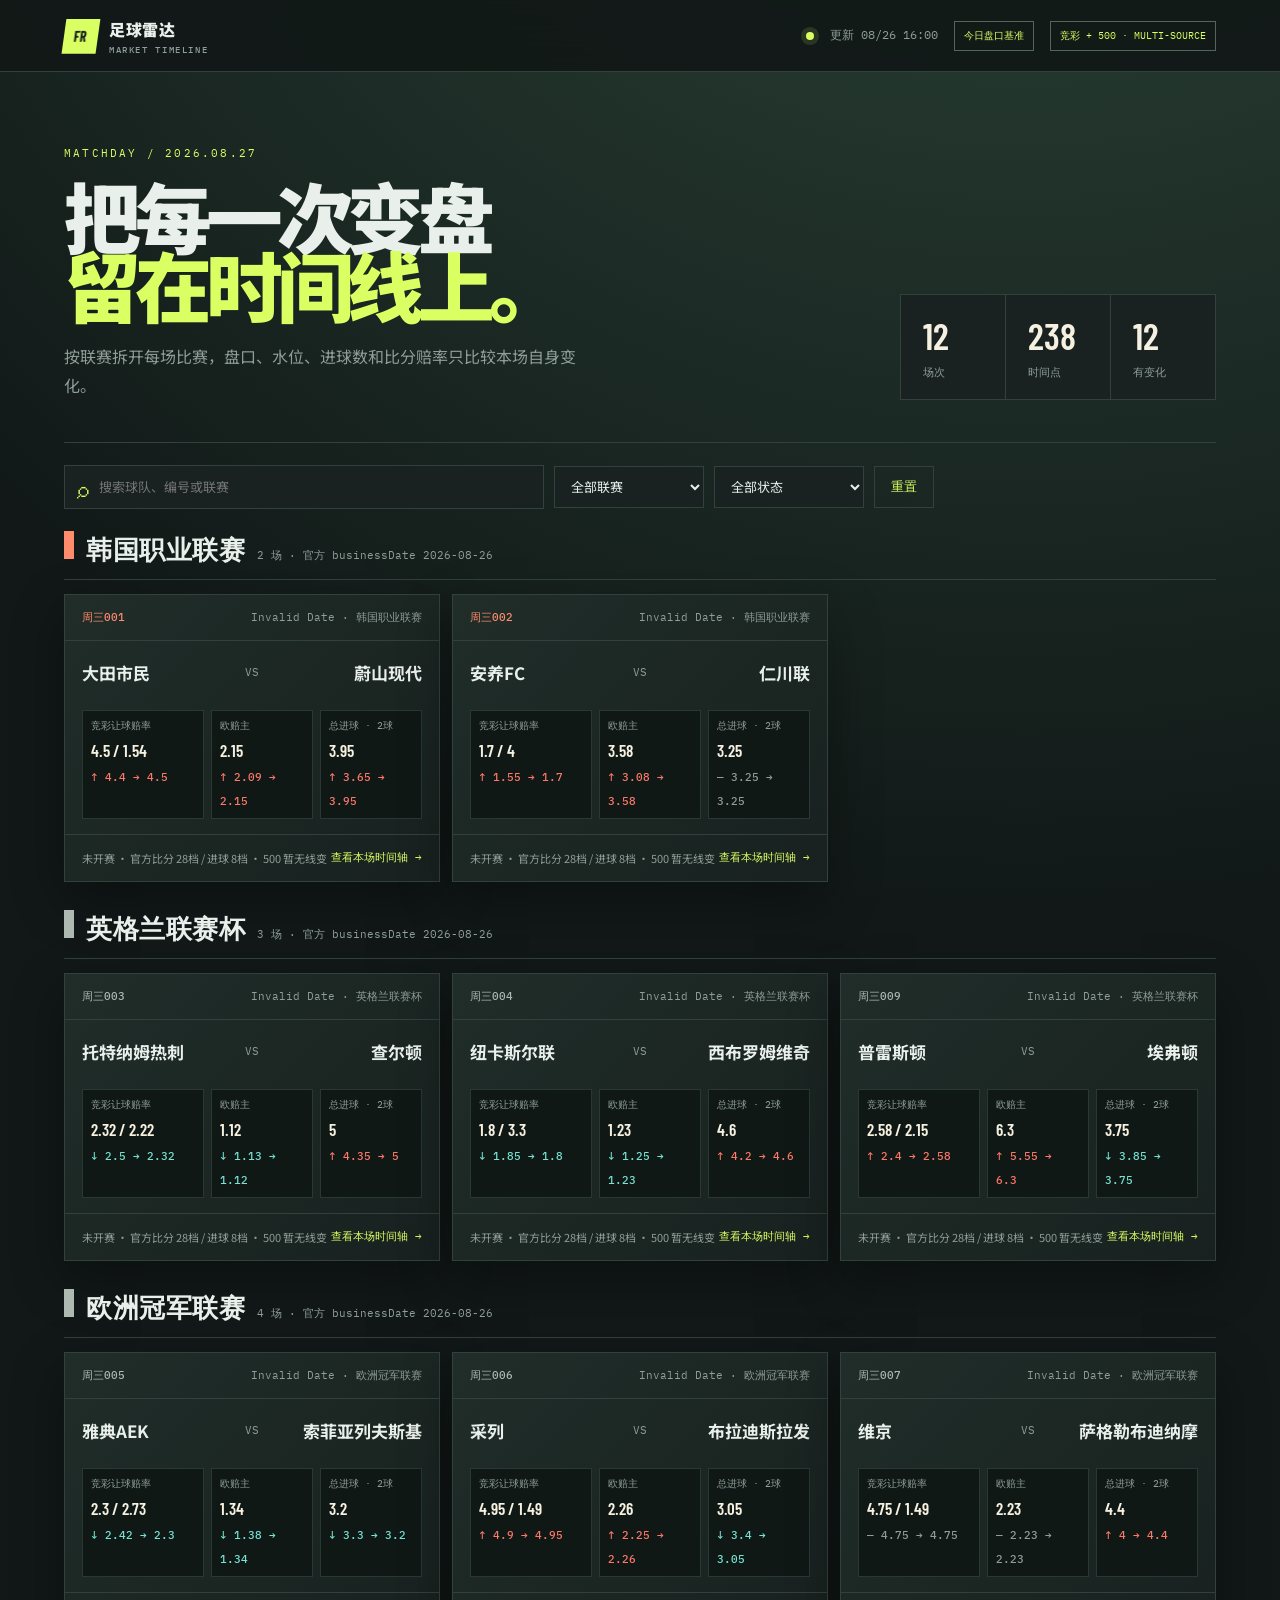
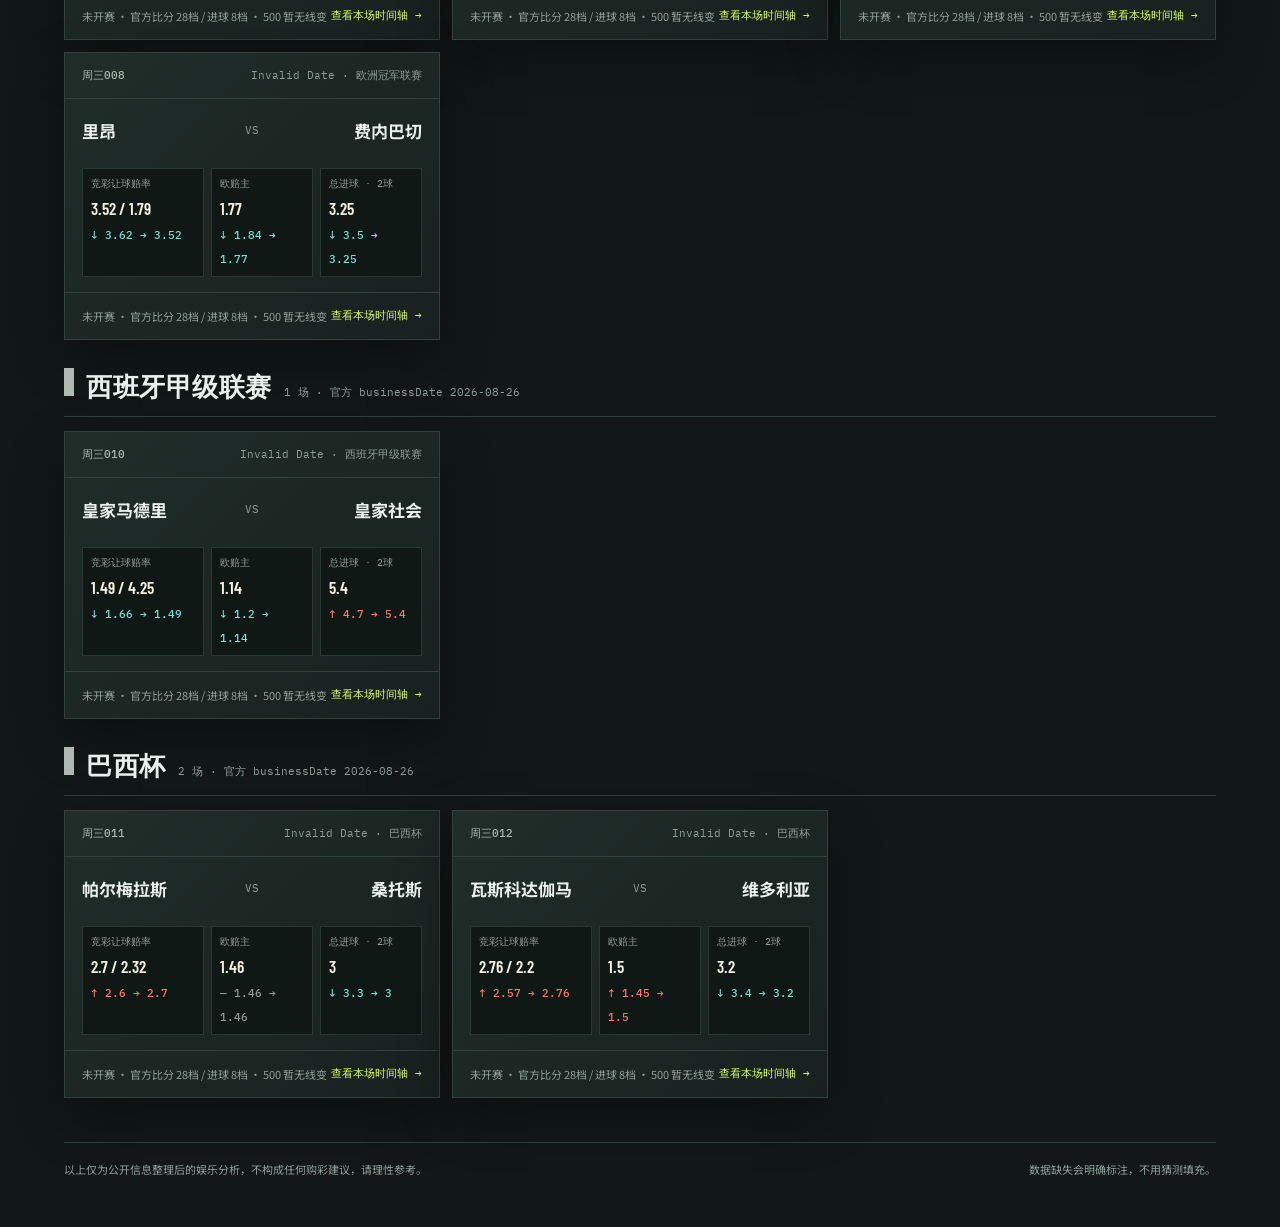
==== commit 9eda9dde: "Publish 2026-08-27 nine-match market board" ====
--- a/index.html
+++ b/index.html
@@ -13,7 +13,7 @@
   </header>
   <main class="shell">
     <section class="hero">
-      <div class="hero-copy"><p class="eyebrow">MATCHDAY / 2026.08.25</p><h1>把每一次变盘<br /><em>留在时间线上。</em></h1><p class="hero-note">按联赛拆开每场比赛，盘口、水位、进球数和比分赔率只比较本场自身变化。</p></div>
+      <div class="hero-copy"><p class="eyebrow">MATCHDAY / 2026.08.27</p><h1>把每一次变盘<br /><em>留在时间线上。</em></h1><p class="hero-note">按联赛拆开每场比赛，盘口、水位、进球数和比分赔率只比较本场自身变化。</p></div>
       <div class="hero-stats"><div><strong id="match-count">—</strong><span>场次</span></div><div><strong id="snapshot-count">—</strong><span>时间点</span></div><div><strong id="changed-count">—</strong><span>有变化</span></div></div>
     </section>
     <section class="toolbar" aria-label="比赛筛选"><label class="search"><span>⌕</span><input id="search" placeholder="搜索球队、编号或联赛" /></label><select id="league-filter"><option value="all">全部联赛</option></select><select id="status-filter"><option value="all">全部状态</option><option value="Selling">未开赛</option><option value="started">已开赛 / 完场</option></select><button id="reset" class="ghost-btn">重置</button></section>
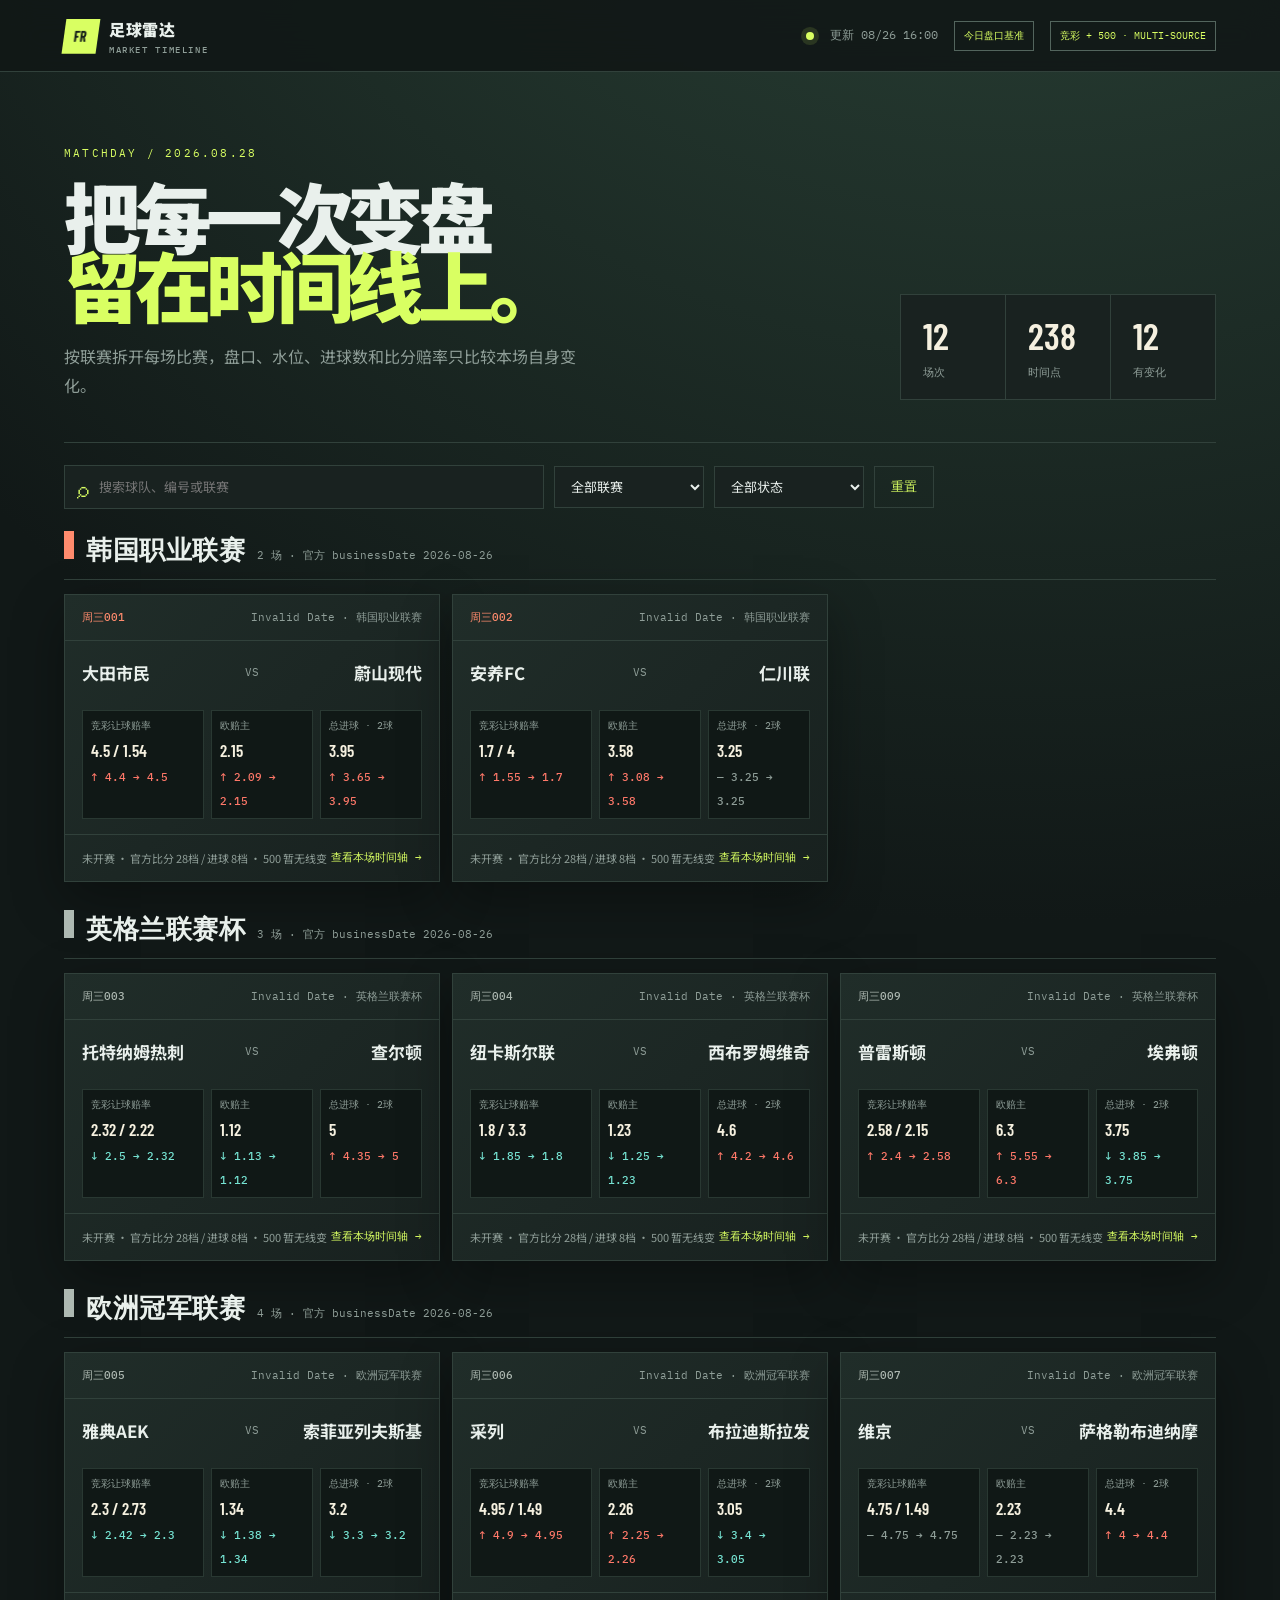
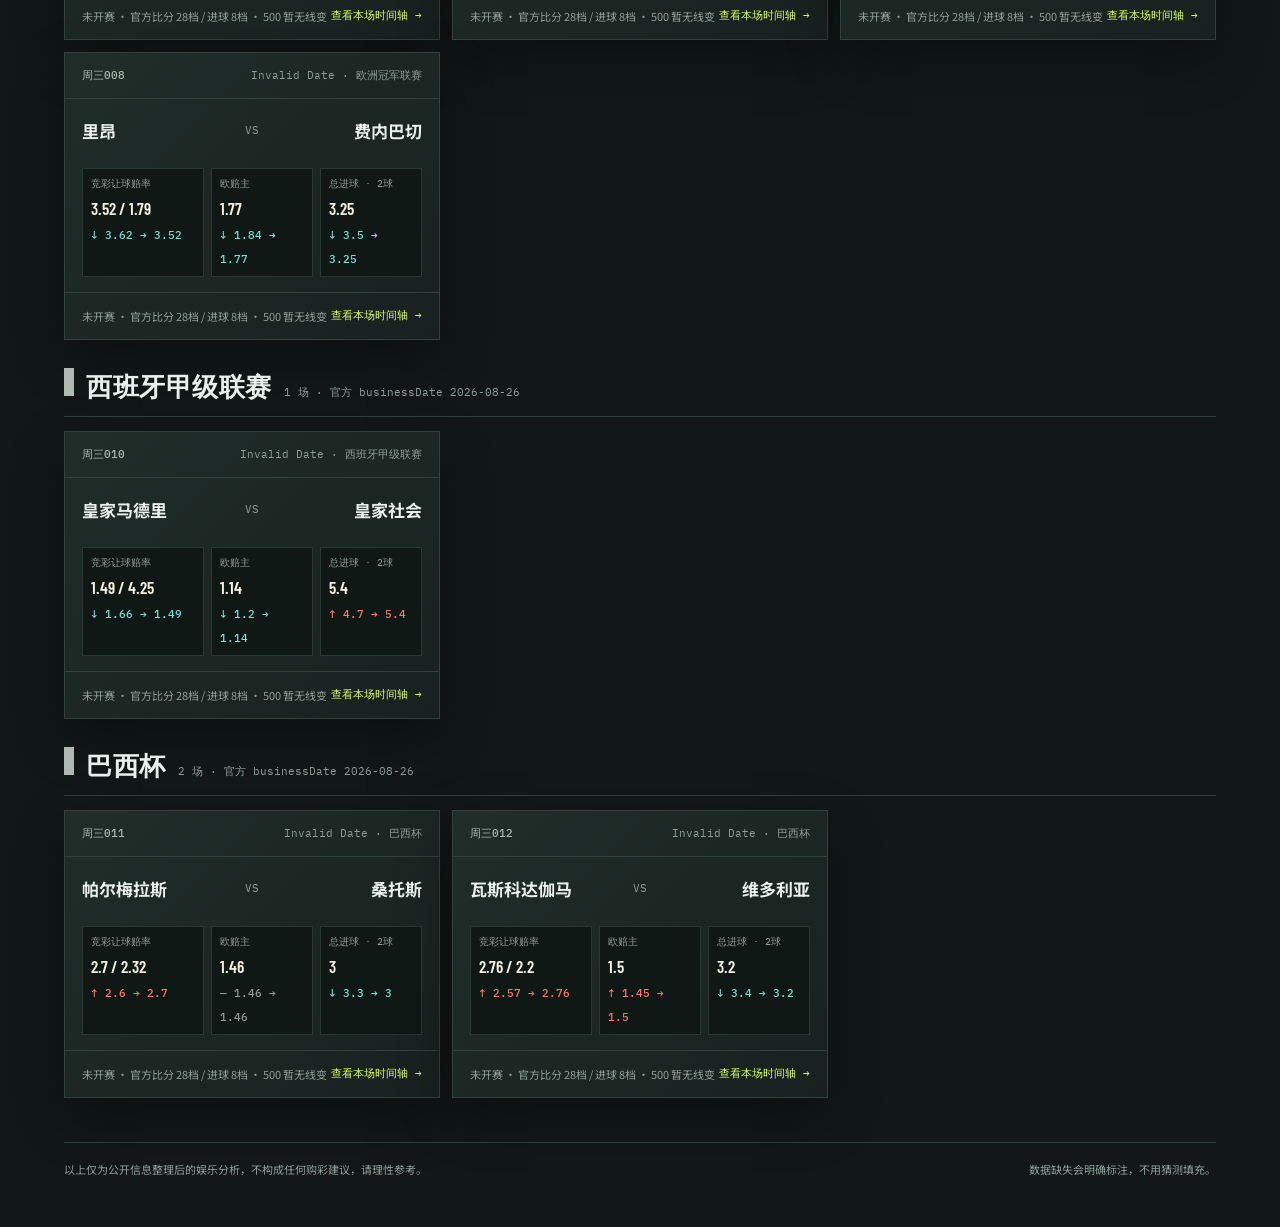
==== commit 8f65157a: "Publish 2026-08-28 fourteen-match market board" ====
--- a/index.html
+++ b/index.html
@@ -13,7 +13,7 @@
   </header>
   <main class="shell">
     <section class="hero">
-      <div class="hero-copy"><p class="eyebrow">MATCHDAY / 2026.08.27</p><h1>把每一次变盘<br /><em>留在时间线上。</em></h1><p class="hero-note">按联赛拆开每场比赛，盘口、水位、进球数和比分赔率只比较本场自身变化。</p></div>
+      <div class="hero-copy"><p class="eyebrow">MATCHDAY / 2026.08.28</p><h1>把每一次变盘<br /><em>留在时间线上。</em></h1><p class="hero-note">按联赛拆开每场比赛，盘口、水位、进球数和比分赔率只比较本场自身变化。</p></div>
       <div class="hero-stats"><div><strong id="match-count">—</strong><span>场次</span></div><div><strong id="snapshot-count">—</strong><span>时间点</span></div><div><strong id="changed-count">—</strong><span>有变化</span></div></div>
     </section>
     <section class="toolbar" aria-label="比赛筛选"><label class="search"><span>⌕</span><input id="search" placeholder="搜索球队、编号或联赛" /></label><select id="league-filter"><option value="all">全部联赛</option></select><select id="status-filter"><option value="all">全部状态</option><option value="Selling">未开赛</option><option value="started">已开赛 / 完场</option></select><button id="reset" class="ghost-btn">重置</button></section>
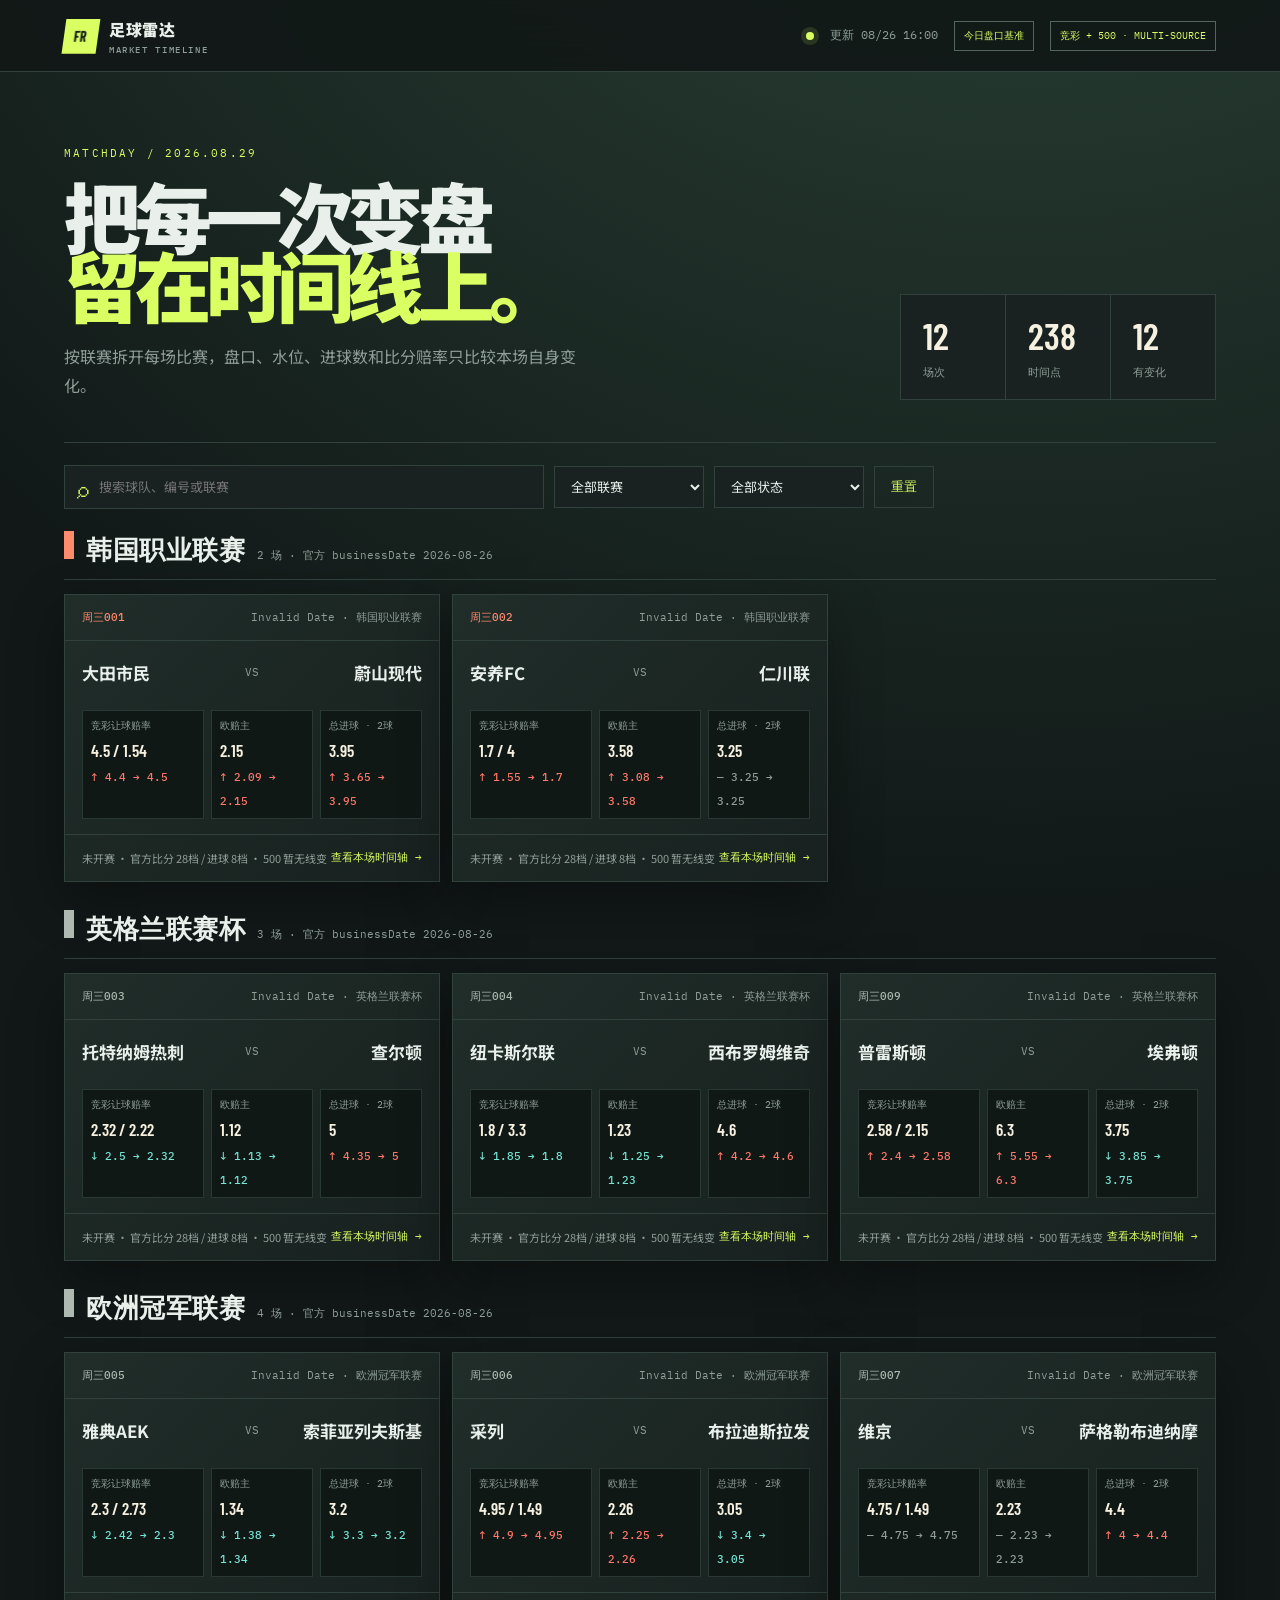
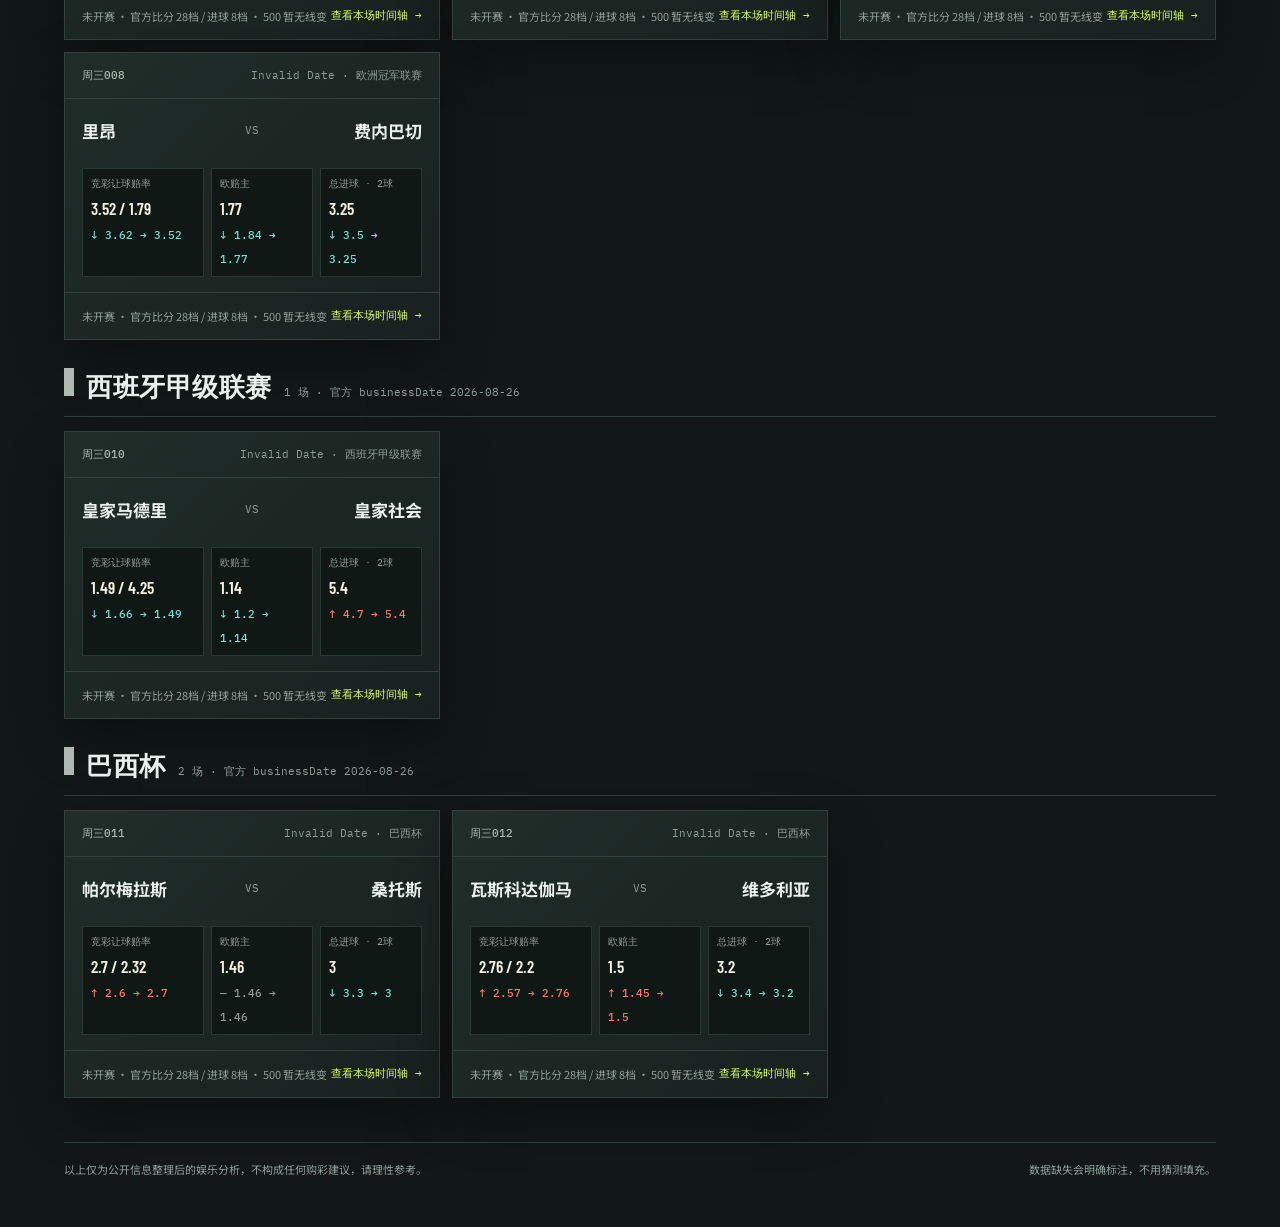
==== commit 11cdaa33: "Publish 2026-08-29 twenty-five-match market board" ====
--- a/index.html
+++ b/index.html
@@ -13,13 +13,13 @@
   </header>
   <main class="shell">
     <section class="hero">
-      <div class="hero-copy"><p class="eyebrow">MATCHDAY / 2026.08.28</p><h1>把每一次变盘<br /><em>留在时间线上。</em></h1><p class="hero-note">按联赛拆开每场比赛，盘口、水位、进球数和比分赔率只比较本场自身变化。</p></div>
+      <div class="hero-copy"><p class="eyebrow">MATCHDAY / 2026.08.29</p><h1>把每一次变盘<br /><em>留在时间线上。</em></h1><p class="hero-note">按联赛拆开每场比赛，盘口、水位、进球数和比分赔率只比较本场自身变化。</p></div>
       <div class="hero-stats"><div><strong id="match-count">—</strong><span>场次</span></div><div><strong id="snapshot-count">—</strong><span>时间点</span></div><div><strong id="changed-count">—</strong><span>有变化</span></div></div>
     </section>
     <section class="toolbar" aria-label="比赛筛选"><label class="search"><span>⌕</span><input id="search" placeholder="搜索球队、编号或联赛" /></label><select id="league-filter"><option value="all">全部联赛</option></select><select id="status-filter"><option value="all">全部状态</option><option value="Selling">未开赛</option><option value="started">已开赛 / 完场</option></select><button id="reset" class="ghost-btn">重置</button></section>
     <section id="league-groups" class="league-groups"></section>
     <footer class="site-footer">以上仅为公开信息整理后的娱乐分析，不构成任何购彩建议，请理性参考。<span>数据缺失会明确标注，不用猜测填充。</span></footer>
   </main>
-  <script type="module" src="app.js"></script>
+  <script type="module">import("./app.js?v=" + Date.now());</script>
 </body>
 </html>
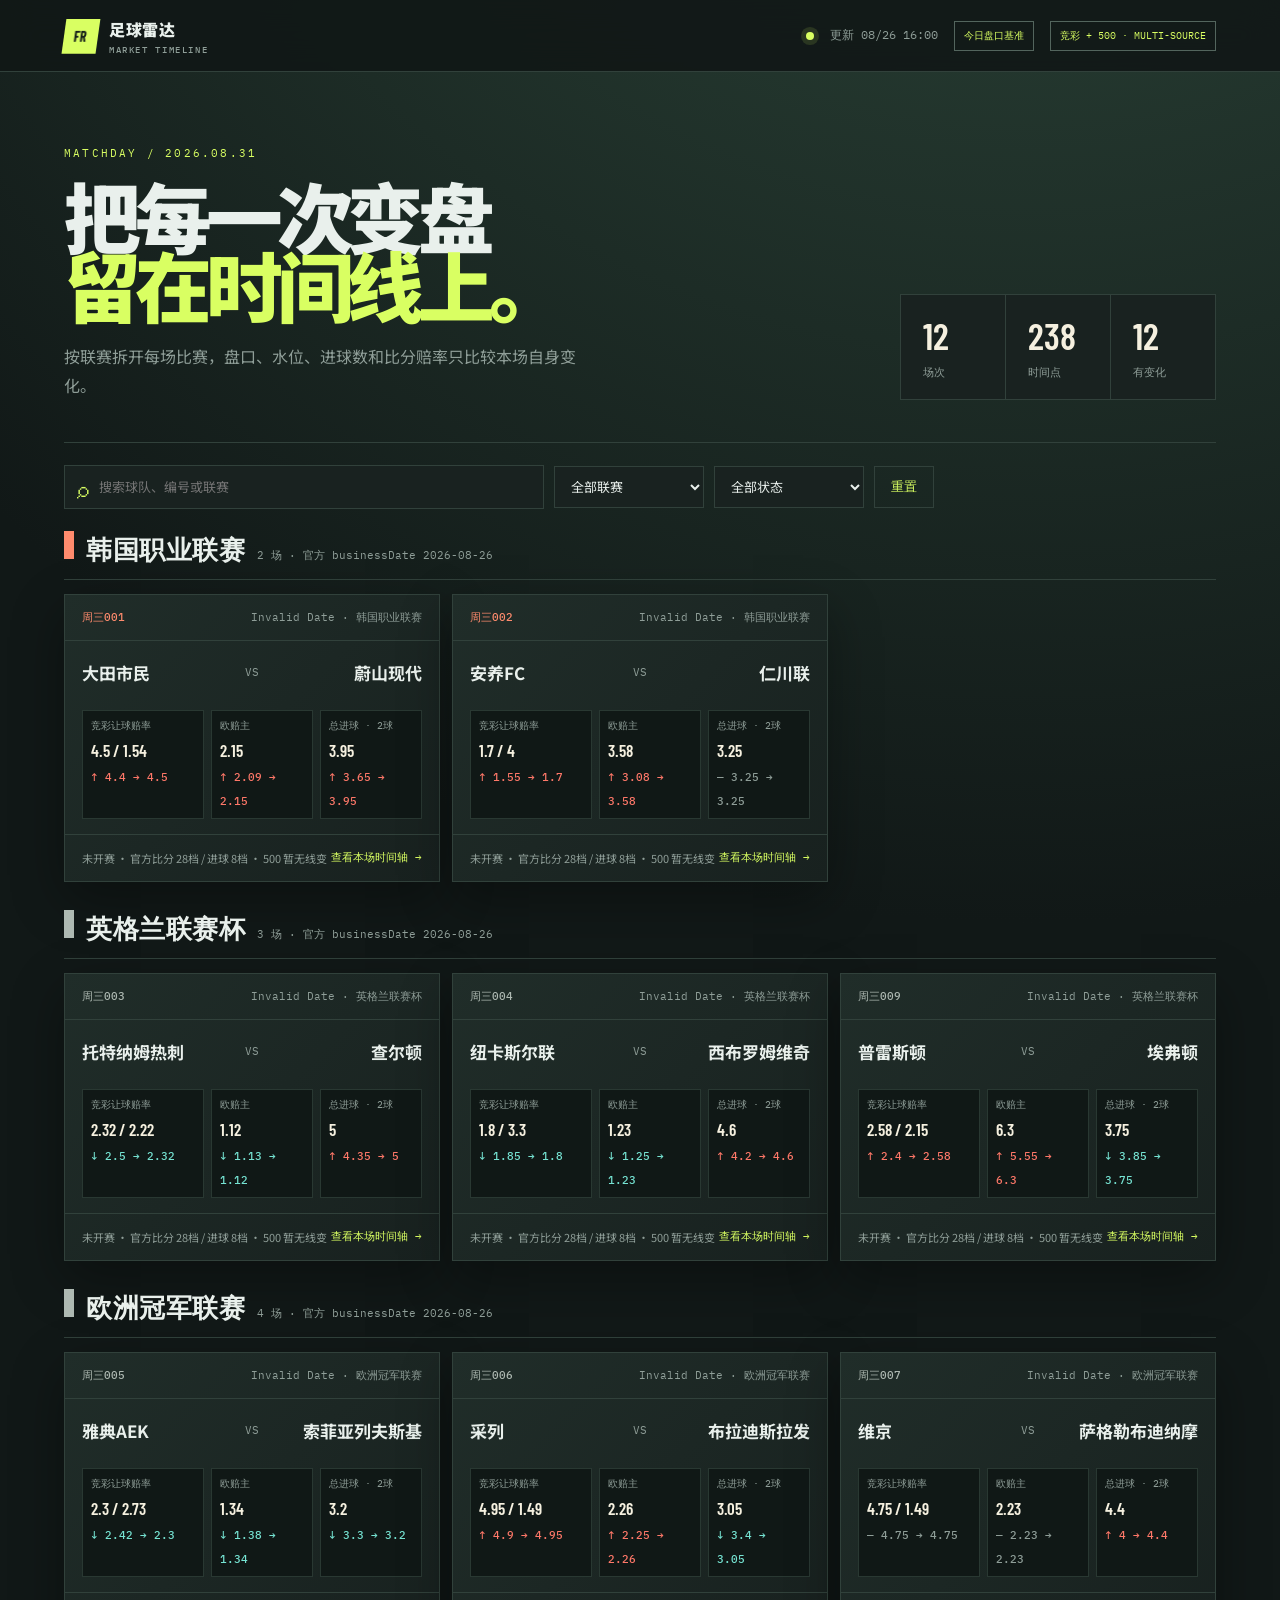
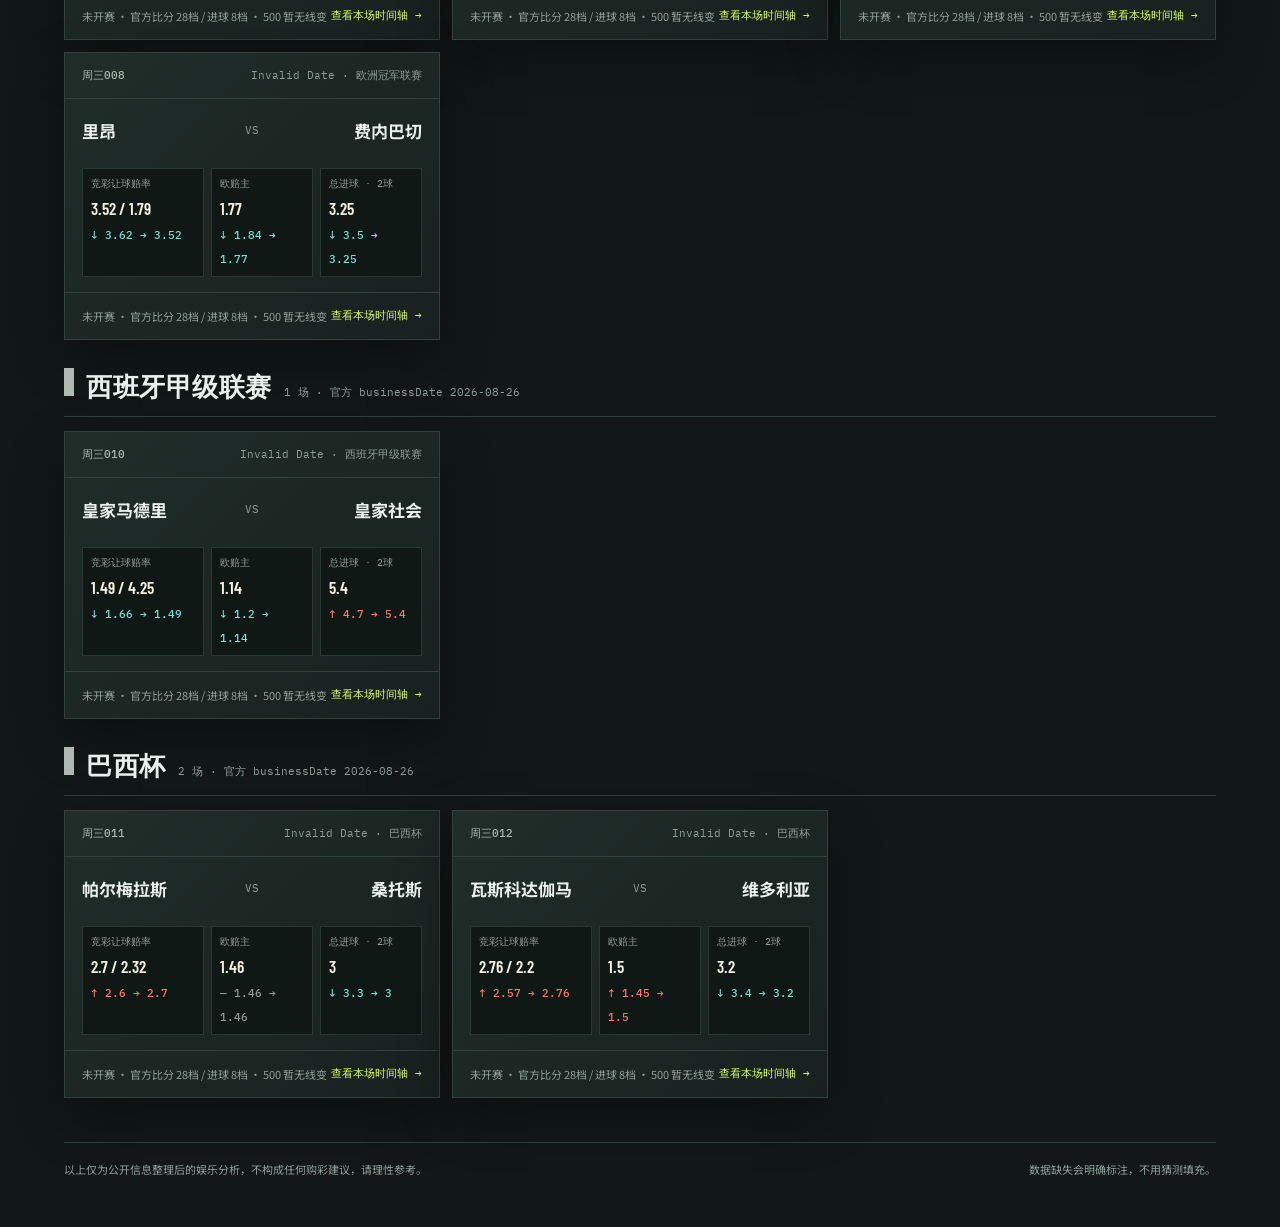
==== commit f25feaeb: "Publish 2026-08-31 twelve-match market board" ====
--- a/index.html
+++ b/index.html
@@ -13,7 +13,7 @@
   </header>
   <main class="shell">
     <section class="hero">
-      <div class="hero-copy"><p class="eyebrow">MATCHDAY / 2026.08.29</p><h1>把每一次变盘<br /><em>留在时间线上。</em></h1><p class="hero-note">按联赛拆开每场比赛，盘口、水位、进球数和比分赔率只比较本场自身变化。</p></div>
+      <div class="hero-copy"><p class="eyebrow">MATCHDAY / 2026.08.31</p><h1>把每一次变盘<br /><em>留在时间线上。</em></h1><p class="hero-note">按联赛拆开每场比赛，盘口、水位、进球数和比分赔率只比较本场自身变化。</p></div>
       <div class="hero-stats"><div><strong id="match-count">—</strong><span>场次</span></div><div><strong id="snapshot-count">—</strong><span>时间点</span></div><div><strong id="changed-count">—</strong><span>有变化</span></div></div>
     </section>
     <section class="toolbar" aria-label="比赛筛选"><label class="search"><span>⌕</span><input id="search" placeholder="搜索球队、编号或联赛" /></label><select id="league-filter"><option value="all">全部联赛</option></select><select id="status-filter"><option value="all">全部状态</option><option value="Selling">未开赛</option><option value="started">已开赛 / 完场</option></select><button id="reset" class="ghost-btn">重置</button></section>
